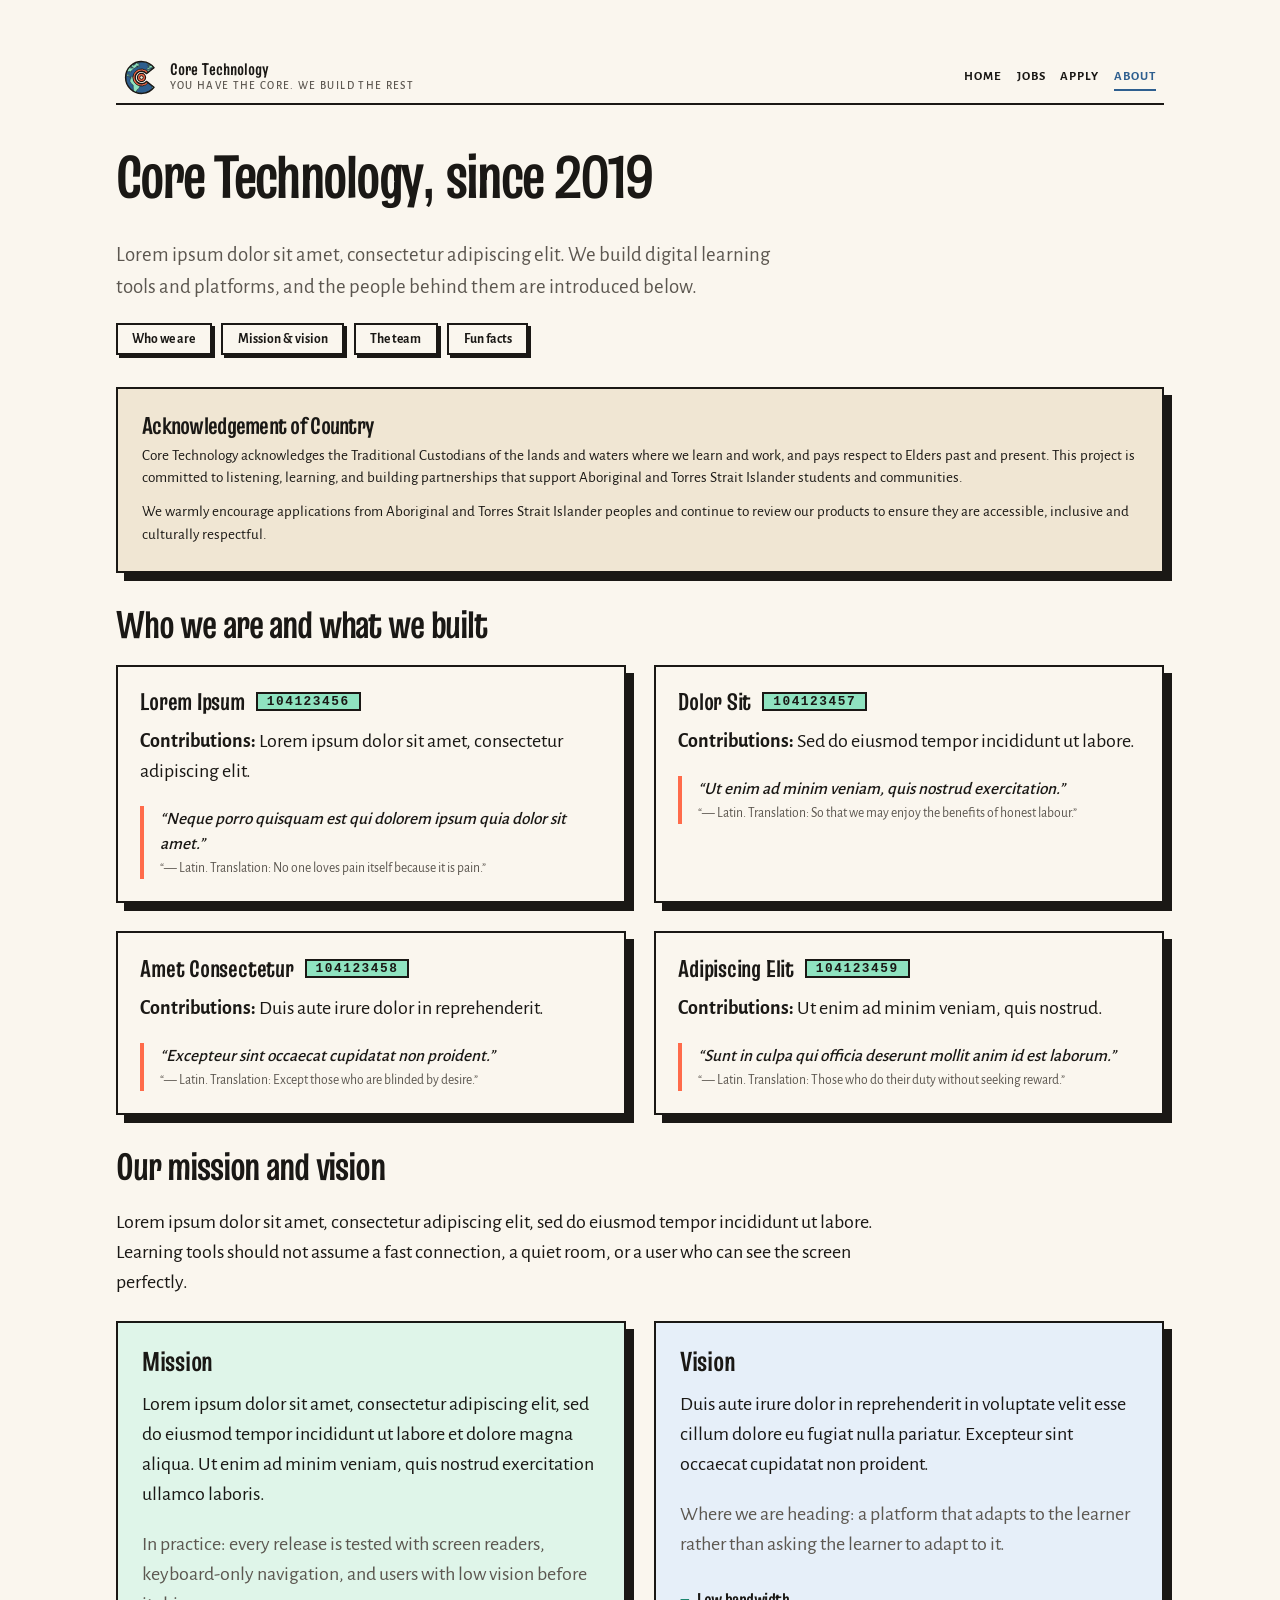
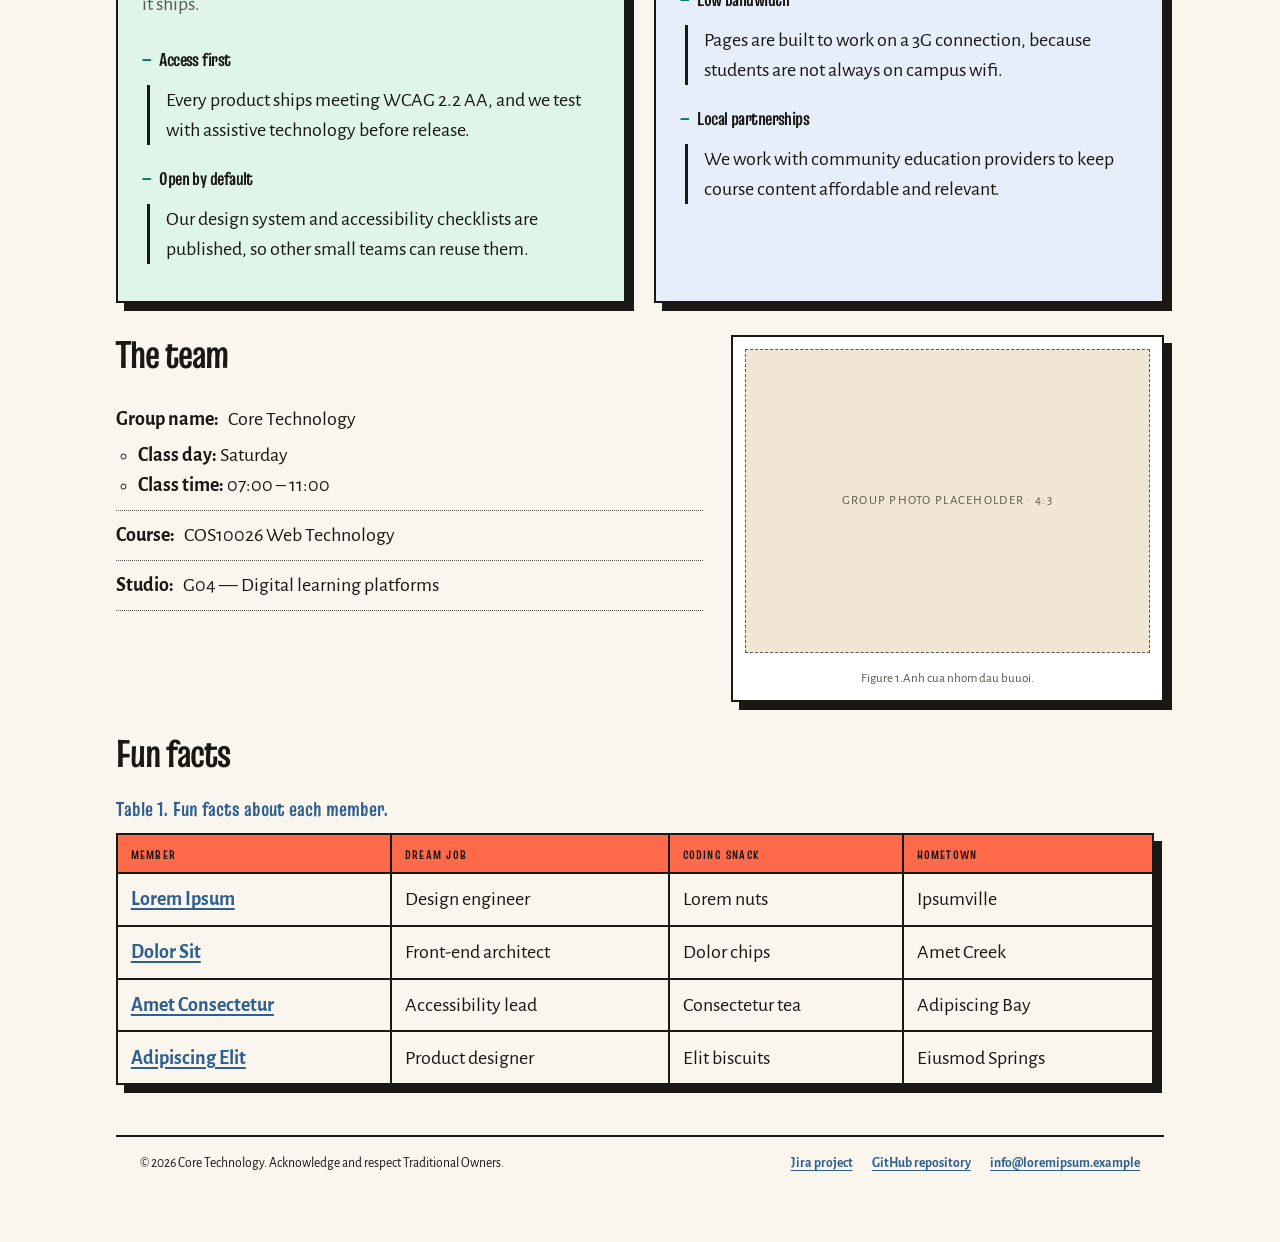
==== about.html @ bb60bc00 "update about" ====
<!DOCTYPE html>
<html lang="en">

<head>
  <meta charset="UTF-8">
  <meta name="viewport" content="width=device-width, initial-scale=1">
  <title>Core Technology: About</title>

  <link rel="stylesheet" href="stylesheets/fonts.css">
  <link rel="stylesheet" href="stylesheets/styles.css">

  <!-- Embedded CSS: rules that only apply to the About page.
       Colours come from the shared palette in styles.css (var(--...)),
       and a few use hex codes directly (as the brief asks). -->
  <style>
    /* ===== 1. PAGE BASICS ===== */

    /* The header is sticky, so leave room above a section when a link jumps to it */
    [id] { scroll-margin-top: 5rem; }

    /* Intro paragraph under the h1 */
    .about .lead {
      color: #5C5750;
      font-size: 1.3rem;
    }

    /* Two-column layouts (one column on phones, two from 48rem = 768px).
       styles.css only provides ".grid", so the columns are defined here. */
    @media (min-width: 48rem) {
      .about .grid--2     { grid-template-columns: 1fr 1fr; }
      .about .grid--split { grid-template-columns: 1.15fr 0.85fr; align-items: start; }
    }

    /* ===== 2. "ON THIS PAGE" LINKS ===== */

    .toc {
      display: flex;
      flex-wrap: wrap;
      gap: 0.6rem;
      margin-top: 1.2rem;
    }

    .toc a {
      padding: 0.25rem 0.9rem;
      border: 2px solid #1A1815;
      background: #FAF6EE;
      box-shadow: 3px 3px 0 #1A1815;
      color: #1A1815;
      font-size: 0.85rem;
      font-weight: 600;
      text-decoration: none;
      transition: background-color 0.15s ease, transform 0.12s ease;
    }

    .toc a:hover,
    .toc a:focus-visible {
      background: #8FE3C0;
    }

    /* ===== 3. MEMBER CARDS ===== */

    .members-grid { margin-top: 1rem; }

    .member {
      padding: clamp(1rem, 2.5vw, 1.4rem);
      border: 2px solid #1A1815;
      background: #FAF6EE;
      box-shadow: 8px 8px 0 #1A1815;
      transition: transform 0.15s ease, box-shadow 0.15s ease, background-color 0.15s ease;
    }

    /* Name and student ID sit on one line (wrap on small screens) */
    .member h3 {
      display: flex;
      flex-wrap: wrap;
      align-items: center;
      gap: 0.3rem 0.7rem;
      font-size: 1.5rem;
    }

    /* Styled student ID: seafoam badge, mono font, spaced digits */
    .student-id {
      padding: 0.05rem 0.55rem;
      border: 2px solid #1A1815;
      background: #8FE3C0;
      color: #1A1815;
      font-family: ui-monospace, "Courier New", monospace;
      font-size: 0.8rem;
      font-weight: 700;
      letter-spacing: 0.12em;
    }

    /* When someone clicks a name in the Fun facts table, the card they land on lights up */
    .member:target { background: #DFF5E9; }

    /* The global blockquote is a card with a shadow; inside a card, a simple coral bar is enough */
    .member blockquote {
      display: block;
      margin: 0.8rem 0 0;
      padding: 0 0 0 1rem;
      border: 0;
      border-left: 4px solid #FF6B4A;
      box-shadow: none;
      background: transparent;
    }

    .quote       { margin: 0; font-style: italic; font-weight: 500; }
    .quote-trans { margin: 0.2rem 0 0; color: #5C5750; font-size: 0.85rem; }

    /* ===== 4. MISSION + VISION ===== */

    .mv-intro { margin-bottom: 1.5rem; max-width: 70ch; }

    .mv-card {
      padding: clamp(1rem, 2.5vw, 1.5rem);
      border: 2px solid #1A1815;
      box-shadow: 8px 8px 0 #1A1815;
    }

    .mv-card--mission { background: #DFF5E9; }
    .mv-card--vision  { background: #E6EFF9; }

    .mv-card h3 { font-size: 1.7rem; }

    .note { color: #5C5750; }

    /* Click-to-open items: the <summary> line is the button */
    .mission-item summary {
      padding: 0.4rem 0;
      cursor: pointer;
      list-style: none;
    }
    .mission-item summary::-webkit-details-marker { display: none; }

    .mission-item summary h4 { display: inline; margin: 0; font-size: 1.15rem; }
    .mission-item summary::before             { content: "+"; margin-right: 0.45rem; color: #00785C; font-weight: 700; }
    .mission-item[open] summary::before       { content: "\2212"; }
    .mission-item summary:hover h4            { color: #00785C; }
    .mission-item summary:focus-visible       { outline: 3px solid #2E5F8F; outline-offset: 3px; }

    .mission-item p {
      margin: 0.2rem 0 0.8rem 0.3rem;
      padding-left: 1rem;
      border-left: 3px solid #1A1815;
    }

    /* ===== 5. TEAM INFO + BORDERED FIGURE ===== */

    .facts { margin: 0; }
    .facts > div { padding: 0.6rem 0; border-bottom: 1px dotted #5C5750; }
    .facts dt { display: inline; margin-right: 0.35rem; font-weight: 700; }
    .facts dd { display: inline; margin: 0; }
    .facts ul { margin: 0.4rem 0 0; padding-left: 1.4rem; list-style: circle; }

    /* Bordered figure: ink border + hard shadow, same style as the other pages */
    .about figure.photo {
      padding: 0.75rem;
      border: 2px solid #1A1815;
      background: #FFFFFF;
      box-shadow: 8px 8px 0 #1A1815;
      transition: transform 0.2s ease;
    }

    .about figure.photo .media {
      display: grid;
      place-items: center;
      background: #F0E6D3;
      border: 1px dashed #5C5750;
      color: #5C5750;
      font-size: 0.8rem;
      letter-spacing: 0.1em;
      text-align: center;
      text-transform: uppercase;
    }

    /* If a real <img> replaces the placeholder: the figure already has the border */
    .about figure.photo img { border: 0; box-shadow: none; }

    /* ===== 6. FUN FACTS TABLE ===== */

    /* Scrolls sideways on phones; the padding leaves room for the table's shadow */
    .table-wrap { overflow-x: auto; padding: 0 10px 10px 0; }
    .table-wrap:focus-visible { outline: 3px solid #2E5F8F; outline-offset: 3px; }

    .about caption {
      padding-bottom: 0.6rem;
      text-align: left;
      color: #2E5F8F;
      font-family: "Truculenta", Georgia, serif;
      font-weight: 700;
    }

    .about tbody th a { font-weight: 700; }

    /* Hover effect: the row under the mouse turns seafoam */
    .about tbody tr { transition: background-color 0.15s ease; }
    .about tbody tr:hover { background: #DFF5E9; }

    /* ===== 7. ACKNOWLEDGEMENT (card style comes from styles.css) ===== */

    .country-acknowledgement h2 { margin-bottom: 0.4rem; font-size: 1.5rem; }
    .country-acknowledgement p + p { margin-top: 0.7rem; }

    /* ===== 8. SIMPLE MOTION (switched off for people who prefer reduced motion) ===== */

    @keyframes about-rise {
      from { opacity: 0; transform: translateY(1.5rem); }
      to   { opacity: 1; transform: none; }
    }

    @media (prefers-reduced-motion: no-preference) {
      /* Effect 1: every block fades up when the page loads */
      .about > * { animation: about-rise 0.6s ease-out both; }

      /* Effect 2: a click-link chip lifts up on hover */
      .toc a:hover,
      .toc a:focus-visible { transform: translateY(-2px); }

      /* Effect 3: cards lift up and the shadow grows */
      .member:hover,
      .mv-card:hover {
        transform: translate(-3px, -3px);
        box-shadow: 11px 11px 0 #1A1815;
      }
      .mv-card { transition: transform 0.15s ease, box-shadow 0.15s ease; }

      /* Effect 4: the group photo tilts a little */
      .about figure.photo:hover { transform: rotate(-1deg); }
    }
  </style>
</head>

<body>

  <!--Header -->
  <header>
    <a class="brand" href="index.html">
      <span class="brand-mark" aria-hidden="true">
        <img src="images/brandmark.svg" alt="" width="32" height="32" />
      </span>
      <span>
        <span class="brand-name">Core Technology</span>
        <span class="brand-slogan">You have the core. We build the rest</span>
      </span>
    </a>

    <nav class="nav" aria-label="Main navigation">
      <a href="index.html">Home</a>
      <a href="jobs.html">Jobs</a>
      <a href="apply.html">Apply</a>
      <a href="about.html" aria-current="page">About</a>
    </nav>
  </header>

  <main id="main" class="stack about">

    <!-- 1. Intro + on-this-page links -->
    <section class="about-hero" aria-labelledby="about-title">
      <h1 id="about-title">Core Technology, since 2019</h1>
      <!-- Inline CSS example -->
      <p class="lead" style="max-width: 60ch;">
        Lorem ipsum dolor sit amet, consectetur adipiscing elit. We build digital learning tools and platforms, and the people behind them are introduced below.
      </p>
      <nav class="toc" aria-label="On this page">
        <a href="#members">Who we are</a>
        <a href="#mission">Mission &amp; vision</a>
        <a href="#team">The team</a>
        <a href="#fun-facts">Fun facts</a>
      </nav>
    </section>

    <!-- 2. Acknowledgement of Country -->
    <aside class="country-acknowledgement" aria-labelledby="ack-title">
      <h2 id="ack-title">Acknowledgement of Country</h2>
      <p>Core Technology acknowledges the Traditional Custodians of the lands and waters where we learn and work, and pays respect to Elders past and present. This project is committed to listening, learning, and building partnerships that support Aboriginal and Torres Strait Islander students and communities.</p>
      <p>We warmly encourage applications from Aboriginal and Torres Strait Islander peoples and continue to review our products to ensure they are accessible, inclusive and culturally respectful.</p>
    </aside>

    <!-- 3. Members -->
    <section id="members" aria-labelledby="members-title">
      <h2 id="members-title">Who we are and what we built</h2>
      <div class="grid grid--2 members-grid">

        <article class="member" id="member-1">
          <h3>Lorem Ipsum <span class="student-id">104123456</span></h3>
          <p><strong>Contributions:</strong> Lorem ipsum dolor sit amet, consectetur adipiscing elit.</p>
          <blockquote>
            <p class="quote" lang="la">Neque porro quisquam est qui dolorem ipsum quia dolor sit amet.</p>
            <p class="quote-trans">— Latin. Translation: No one loves pain itself because it is pain.</p>
          </blockquote>
        </article>

        <article class="member" id="member-2">
          <h3>Dolor Sit <span class="student-id">104123457</span></h3>
          <p><strong>Contributions:</strong> Sed do eiusmod tempor incididunt ut labore.</p>
          <blockquote>
            <p class="quote" lang="la">Ut enim ad minim veniam, quis nostrud exercitation.</p>
            <p class="quote-trans">— Latin. Translation: So that we may enjoy the benefits of honest labour.</p>
          </blockquote>
        </article>

        <article class="member" id="member-3">
          <h3>Amet Consectetur <span class="student-id">104123458</span></h3>
          <p><strong>Contributions:</strong> Duis aute irure dolor in reprehenderit.</p>
          <blockquote>
            <p class="quote" lang="la">Excepteur sint occaecat cupidatat non proident.</p>
            <p class="quote-trans">— Latin. Translation: Except those who are blinded by desire.</p>
          </blockquote>
        </article>

        <article class="member" id="member-4">
          <h3>Adipiscing Elit <span class="student-id">104123459</span></h3>
          <p><strong>Contributions:</strong> Ut enim ad minim veniam, quis nostrud.</p>
          <blockquote>
            <p class="quote" lang="la">Sunt in culpa qui officia deserunt mollit anim id est laborum.</p>
            <p class="quote-trans">— Latin. Translation: Those who do their duty without seeking reward.</p>
          </blockquote>
        </article>

      </div>
    </section>

    <!-- 4. Mission + Vision (merged with social mission) -->
    <section id="mission" aria-labelledby="mission-title">
      <h2 id="mission-title">Our mission and vision</h2>
      <p class="mv-intro">Lorem ipsum dolor sit amet, consectetur adipiscing elit, sed do eiusmod tempor incididunt ut labore. Learning tools should not assume a fast connection, a quiet room, or a user who can see the screen perfectly.</p>

      <div class="grid grid--2">

        <!-- Left: what we do today -->
        <article class="mv-card mv-card--mission">
          <h3>Mission</h3>
          <p>Lorem ipsum dolor sit amet, consectetur adipiscing elit, sed do eiusmod tempor incididunt ut labore et dolore magna aliqua. Ut enim ad minim veniam, quis nostrud exercitation ullamco laboris.</p>
          <p class="note">In practice: every release is tested with screen readers, keyboard-only navigation, and users with low vision before it ships.</p>

          <details class="mission-item" open>
            <summary><h4>Access first</h4></summary>
            <p>Every product ships meeting WCAG 2.2 AA, and we test with assistive technology before release.</p>
          </details>

          <details class="mission-item" open>
            <summary><h4>Open by default</h4></summary>
            <p>Our design system and accessibility checklists are published, so other small teams can reuse them.</p>
          </details>
        </article>

        <!-- Right: where we are heading -->
        <article class="mv-card mv-card--vision">
          <h3>Vision</h3>
          <p>Duis aute irure dolor in reprehenderit in voluptate velit esse cillum dolore eu fugiat nulla pariatur. Excepteur sint occaecat cupidatat non proident.</p>
          <p class="note">Where we are heading: a platform that adapts to the learner rather than asking the learner to adapt to it.</p>

          <details class="mission-item" open>
            <summary><h4>Low bandwidth</h4></summary>
            <p>Pages are built to work on a 3G connection, because students are not always on campus wifi.</p>
          </details>

          <details class="mission-item" open>
            <summary><h4>Local partnerships</h4></summary>
            <p>We work with community education providers to keep course content affordable and relevant.</p>
          </details>
        </article>

      </div>
    </section>

    <!-- 5. The team + bordered figure -->
    <div class="grid grid--split">
      <section id="team" aria-labelledby="team-title">
        <h2 id="team-title">The team</h2>
        <dl class="facts">
          <div>
            <dt>Group name:</dt>
            <dd>Core Technology
              <ul>
                <li><strong>Class day:</strong> Saturday</li>
                <li><strong>Class time:</strong> 07:00 – 11:00</li>
              </ul>
            </dd>
          </div>
          <div>
            <dt>Course:</dt>
            <dd>COS10026 Web Technology</dd>
          </div>
          <div>
            <dt>Studio:</dt>
            <dd>G04 — Digital learning platforms</dd>
          </div>
        </dl>
      </section>

      <figure class="photo">
        <!-- Placeholder. To use a real photo replace this div with:
             <img src="images/group-photo.jpg" alt="Describe the photo" width="800" height="600"> -->
        <div class="media" role="img" aria-label="Group photo placeholder" style="aspect-ratio: 4 / 3;">
          Group photo placeholder · 4:3
        </div>
        <figcaption>Figure 1.Anh cua nhom dau buuoi.</figcaption>
      </figure>
    </div>

    <!-- 6. Fun facts -->
    <section id="fun-facts" aria-labelledby="facts-title">
      <h2 id="facts-title">Fun facts</h2>
      <div class="table-wrap" role="region" aria-label="Fun facts table" tabindex="0">
        <table>
          <caption>Table 1. Fun facts about each member.</caption>
          <thead>
            <tr>
              <th scope="col">Member</th>
              <th scope="col">Dream job</th>
              <th scope="col">Coding snack</th>
              <th scope="col">Hometown</th>
            </tr>
          </thead>
          <tbody>
            <tr>
              <th scope="row"><a href="#member-1">Lorem Ipsum</a></th>
              <td>Design engineer</td>
              <td>Lorem nuts</td>
              <td>Ipsumville</td>
            </tr>
            <tr>
              <th scope="row"><a href="#member-2">Dolor Sit</a></th>
              <td>Front-end architect</td>
              <td>Dolor chips</td>
              <td>Amet Creek</td>
            </tr>
            <tr>
              <th scope="row"><a href="#member-3">Amet Consectetur</a></th>
              <td>Accessibility lead</td>
              <td>Consectetur tea</td>
              <td>Adipiscing Bay</td>
            </tr>
            <tr>
              <th scope="row"><a href="#member-4">Adipiscing Elit</a></th>
              <td>Product designer</td>
              <td>Elit biscuits</td>
              <td>Eiusmod Springs</td>
            </tr>
          </tbody>
        </table>
      </div>
    </section>

  </main>

  <!-- Footer -->
  <footer aria-label="Site">
    <p class="footer-note">© 2026 Core Technology. Acknowledge and respect Traditional Owners.</p>
    <ul class="footer-links">
      <li><a href="#">Jira project</a></li>
      <li><a href="#">GitHub repository</a></li>
      <li><a href="mailto:info@loremipsum.example">info@loremipsum.example</a></li>
    </ul>
  </footer>

</body>

</html>
---- stylesheets/fonts.css ----
@font-face {
    font-family: "Truculenta";
    src: url("../fonts/truculenta-latin.woff2") format("woff2");
}

@font-face {
    font-family: "Alegreya Sans";
    font-weight: 400;
    src: url("../fonts/alegreyasans-400.woff2") format("woff2");
}

@font-face {
    font-family: "Alegreya Sans";
    font-weight: 500;
    src: url("../fonts/alegreyasans-500.woff2") format("woff2");
}

@font-face {
    font-family: "Alegreya Sans";
    font-weight: 700;
    src: url("../fonts/alegreyasans-700.woff2") format("woff2");
}

@font-face {
    font-family: "Alegreya Sans";
    font-weight: 800;
    src: url("../fonts/alegreyasans-800.woff2") format("woff2");
}

@font-face {
    font-family: "Alegreya Sans";
    font-weight: 900;
    src: url("../fonts/alegreyasans-900.woff2") format("woff2");
}
---- stylesheets/styles.css ----
/* Global styles for all pages */

/* Color */
:root {
    /* cream bg */
    --bg: #FAF6EE;
    /* black text */
    --ink: #1A1815;
    /* secondary text*/
    --muted: #5C5750;
    /* cute pastel blue for main button fills */
    --blue: #BFD8F0;
    /* softer blue for hover effects */
    --blue-soft: #E6EFF9;
    /* pink sand for alternating section fills */
    --pink-sand: #F7EEED;
    /* warm sand for alternating section fills */
    --sand: #F0E6D3;
    /* deeper blue for highlighting */
    --blue-deep: #2E5F8F;

    /* fender-esque seafoam green */
    --seafoam: #8FE3C0;
    /* cute seafoam's drop shadow color */
    --seafoam-deep: #00785C;
    /* pastel seafoam for panel fills */
    --seafoam-soft: #DFF5E9;
    /* hot coral accent*/
    --coral: #FF6B4A;

    /* hard offset shadow for static blocks. only for objects, not buttons */
    --shadow-block: 8px 8px 0 var(--ink);

    /* Padding between body and viewport */
    --body-pad-y: clamp(0.6rem, 3.5vw, 1.5rem);
    /* Gap between the main site and the header + footer */
    --site-gap: clamp(1.5rem, 4vw, 2.5rem);
}

/* Base / reset */
* {
    box-sizing: border-box;
}

/* Accessibility motion sickness */
html {
    scroll-behavior: smooth;
}

@media (prefers-reduced-motion: reduce) {
    html {
        scroll-behavior: auto;
    }
}

body {
    margin: 0;
    color: var(--ink);
    font-family: "Alegreya Sans", system-ui, sans-serif;
    font-size: 1.25rem;
    line-height: 1.5;
    -webkit-font-smoothing: antialiased;
    max-width: 72rem;
    margin-inline: auto;
    padding: calc(var(--body-pad-y) + clamp(0.8rem, 3vw, 1.75rem));
    display: flex;
    flex-direction: column;
    gap: var(--site-gap);
    background-color: var(--bg);
}


img {
    max-width: 100%;
    height: auto;
    display: block;
}

a {
    color: var(--blue-deep);
    text-underline-offset: 3px;
}

a:hover {
    color: var(--ink);
}

/* Visible keyboard focus everywhere (accessibility) */
:where(a, button, input, select, textarea):focus-visible {
    outline: 3px solid var(--blue-deep);
    outline-offset: 3px;
}

/* Typography */
h1,
h2,
h3,
h4 {
    font-family: "Truculenta", Georgia, serif;
    font-weight: 700;
    /* Heading = bold font */
    line-height: 1.05;
    letter-spacing: -0.03em;
    margin: 0 0 0.5em;
    color: var(--ink);
}

/* Headings needs to be bigger and the letter needs to be closer */
h1 {
    font-size: clamp(2.1rem, 9vw, 3.8rem);
}

h2 {
    font-size: clamp(1.6rem, 5.5vw, 2.4rem);
}

h3 {
    font-size: 1.15rem;
    letter-spacing: -0.01em;
}

p {
    /* 2 spaced */
    margin: 0 0 1em;
    -webkit-hyphens: auto;
    hyphens: auto;
    overflow-wrap: break-word;
}

/* Wide content (tables) gets its own scroll box, so long unbreakable strings
must wrap here rather than widen the page */
:where(th, td, li, dd, blockquote) {
    overflow-wrap: break-word;
}

p:last-child {
    /* Except for last line of text*/
    margin-bottom: 0;
}

/* Sticky Navigation and Headers */
header {
    display: flex;
    flex-wrap: wrap;
    align-items: center;
    justify-content: space-between;
    gap: 0.85rem 1rem;
    padding: 0.5rem 0.5rem;
    position: sticky;
    top: 0;
    z-index: 10;
    background: var(--bg);
    border-bottom: 2px solid var(--ink);
}

.brand {
    display: flex;
    align-items: center;
    gap: 0.65rem;
    color: var(--ink);
    text-decoration: none;
}

/* Brand logo mark */
.brand-mark {
    width: 2.2rem;
    height: 2.2rem;
    flex: 0 0 auto;
    display: inline-flex;
    align-items: center;
    justify-content: center;
}

.brand-mark svg,
.brand-mark img {
    width: 100%;
    height: 100%;
    display: block;
    object-fit: contain;
}

.brand-name {
    display: block;
    font-family: "Truculenta", Georgia, serif;
    font-weight: 700;
    font-size: 1.05rem;
    line-height: 1.1;
}

.brand-slogan {
    display: block;
    font-size: 0.7rem;
    font-weight: 500;
    letter-spacing: 0.12em;
    text-transform: uppercase;
    color: var(--muted);
}

/* Nav links are plain text; the current page is underlined in blue */
.nav {
    display: flex;
    flex-wrap: wrap;
    gap: 0.3rem 0.9rem;
}

.nav a {
    display: block;
    padding: 0.15rem 0;
    border-bottom: 2px solid transparent;
    color: var(--ink);
    font-size: 0.8rem;
    font-weight: 600;
    letter-spacing: 0.08em;
    text-transform: uppercase;
    text-decoration: none;
}

.nav a:hover,
.nav a[aria-current="page"] {
    border-bottom-color: var(--blue-deep);
    color: var(--blue-deep);
}

/* Two-column grids (single column on phones) */
.grid {
    display: grid;
    gap: clamp(1rem, 3vw, 1.75rem);
}

.grid>* {
    min-width: 0;
}

/* Photo figure */
figure.photo {
    margin: 0;
    min-width: 0;
}

/* Photo sits in the page as a block: ink border + hard shadow */
figure.photo img {
    width: 100%;
    object-fit: cover;
    border: 2px solid var(--ink);
    box-shadow: var(--shadow-block);
}

figure.photo figcaption {
    /* clear the 6px photo shadow */
    padding-top: 1rem;
    font-size: 0.82rem;
    color: var(--muted);
    text-align: center;
}

/* Acknowledgement of Country */
.country-acknowledgement {
    border: 2px solid var(--ink);
    background: var(--sand);
    padding: clamp(1rem, 2vw, 1.5rem);
    box-shadow: var(--shadow-block);
    font-size: 0.95rem;
    line-height: 1.5;
}

.country-acknowledgement p {
    margin: 0;
}

/* Footer + page bottom */
footer {
    padding: 1rem clamp(1rem, 3vw, 1.5rem);
    border-top: 2px solid var(--ink);
    display: flex;
    flex-wrap: wrap;
    align-items: center;
    justify-content: space-between;
    gap: 0.75rem 1.5rem;
    font-size: 0.85rem;
}

.footer-links {
    display: flex;
    flex-wrap: wrap;
    gap: 0.5rem 1.2rem;
    margin: 0;
    padding: 0;
    list-style: none;
}

.footer-links a {
    font-weight: 600;
}

.footer-note {
    margin: 0;
}

/* Vertical rhythm helper: direct children get even spacing */
.stack>*+* {
    margin-top: 2rem;
}

/* Table */
table {
    border-collapse: collapse;
    width: 100%;
    background: var(--bg);
    box-shadow: var(--shadow-block);
}

th,
td {
    padding: 0.65rem 0.8rem;
    border: 2px solid var(--ink);
    text-align: left;
    vertical-align: top;
}

/* Header row: flat coral strip */
thead th {
    padding-bottom: 0.5rem;
    background: var(--coral);
    font-family: "Truculenta", Georgia, serif;
    font-size: 0.76rem;
    letter-spacing: 0.1em;
    text-transform: uppercase;
}

tbody th {
    color: var(--blue-deep);
    font-weight: 600;
}

/* Buttons */
button,
.button {
    display: inline-block;
    padding: 0.7rem 1.3rem;
    border: 2px solid var(--ink);
    background: var(--blue);
    color: var(--ink);
    font: inherit;
    font-weight: 600;
    font-size: 0.95rem;
    text-decoration: none;
    box-shadow: 4px 4px 0 var(--coral);
    transition: transform 0.12s ease, box-shadow 0.12s ease;
    cursor: pointer;
}

button:hover,
.button:hover {
    transform: translate(-1px, -1px);
    box-shadow: 6px 6px 0 var(--coral);
    background: var(--blue-soft);
}

button:active,
.button:active {
    transform: translate(4px, 4px);
    box-shadow: none;
}

input {
    /* No rounded border for input columns */
    border-radius: 0;
}

/* Colored cards and shadows for blockquotes */
blockquote {
    padding: clamp(0.9rem, 2vw, 1.25rem);
    font-size: 1.08rem;
    line-height: 1.45;
    background: var(--bg);
    border: 2px solid var(--ink);
    box-shadow: var(--shadow-block);
    display: table;
    margin-block: clamp(0.6rem, 1.8svh, 1.4rem);
}

blockquote footer {
    margin-top: 0.6rem;
    font-size: 0.85rem;
    font-weight: 600;
    letter-spacing: 0.06em;
    text-transform: uppercase;
    color: var(--blue-deep);
    text-align: right;
    /* Revert display flex so that footer within blockquote behave properly */
    display: block;
}

blockquote p::before {
    content: "\201C";
}

/* Card gap lives in index.css: its margin rule loads later and wins. */
blockquote p::after {
    content: "\201D";
}
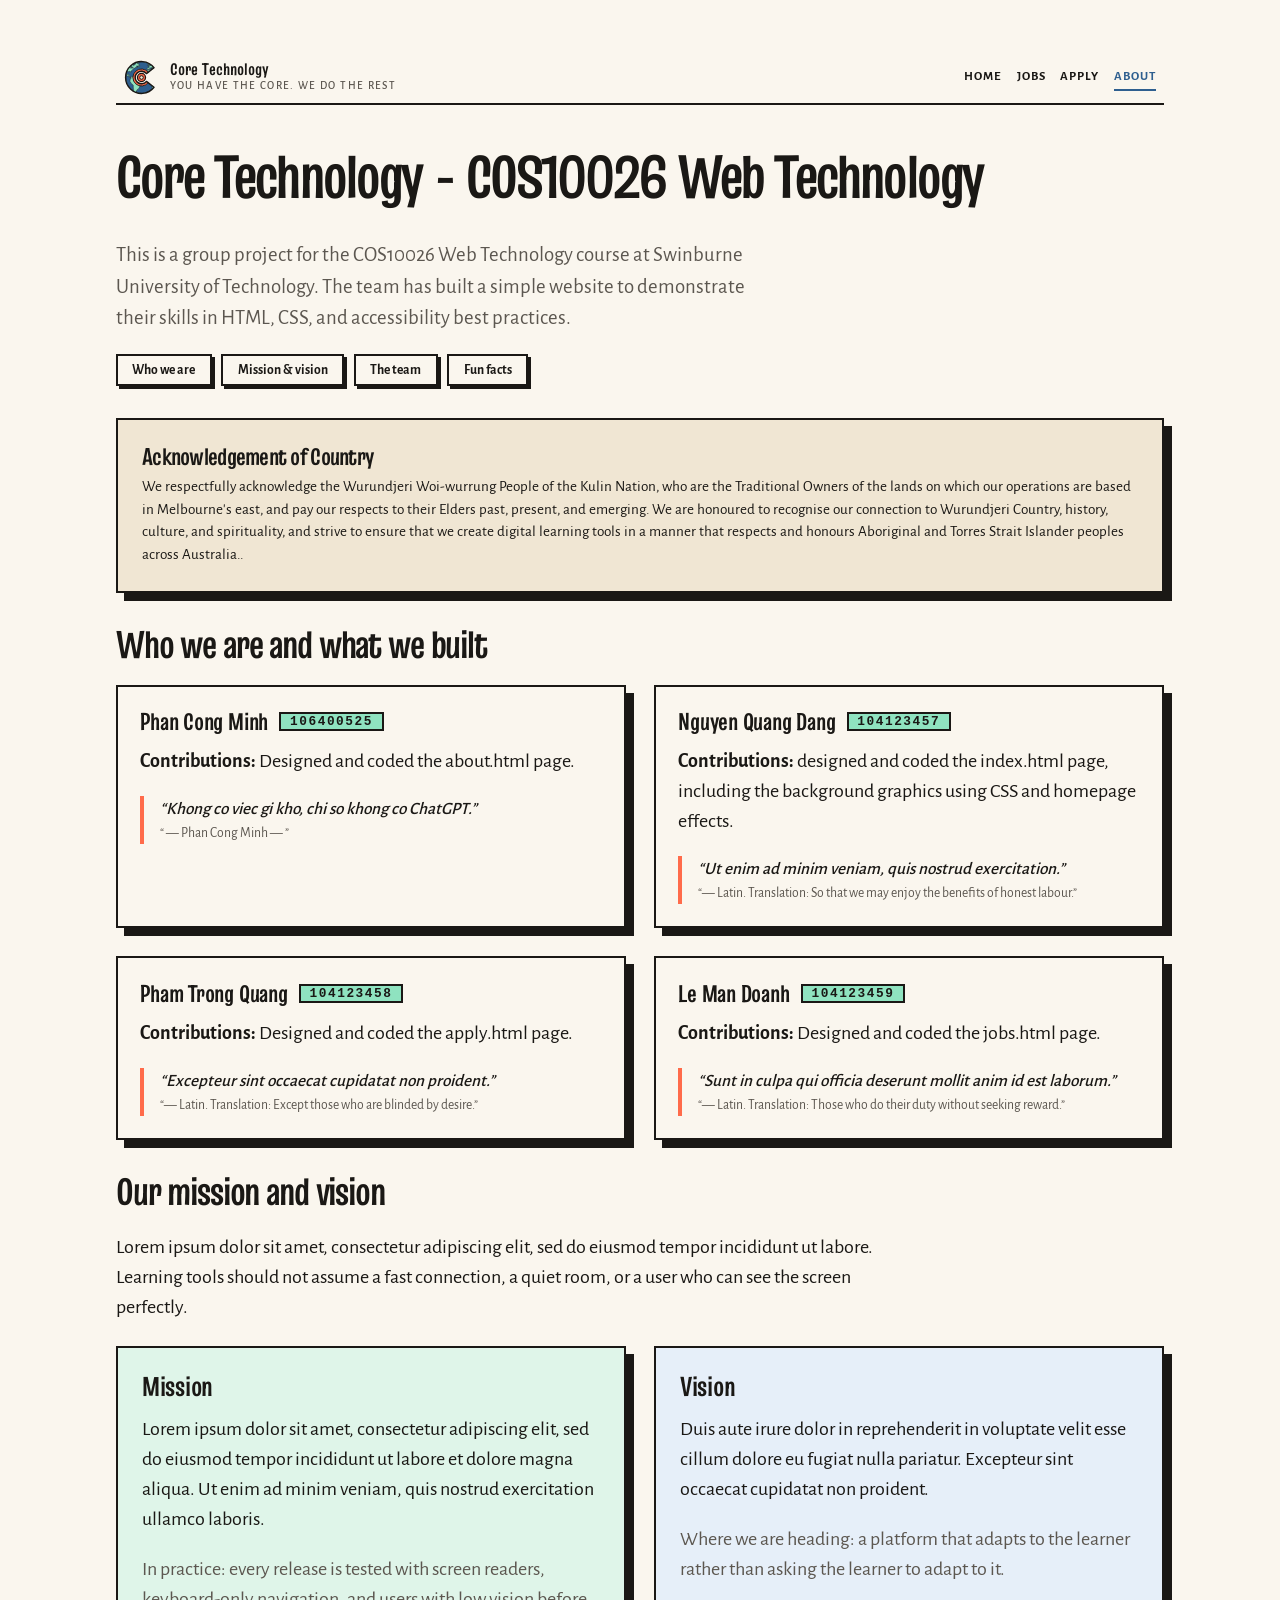
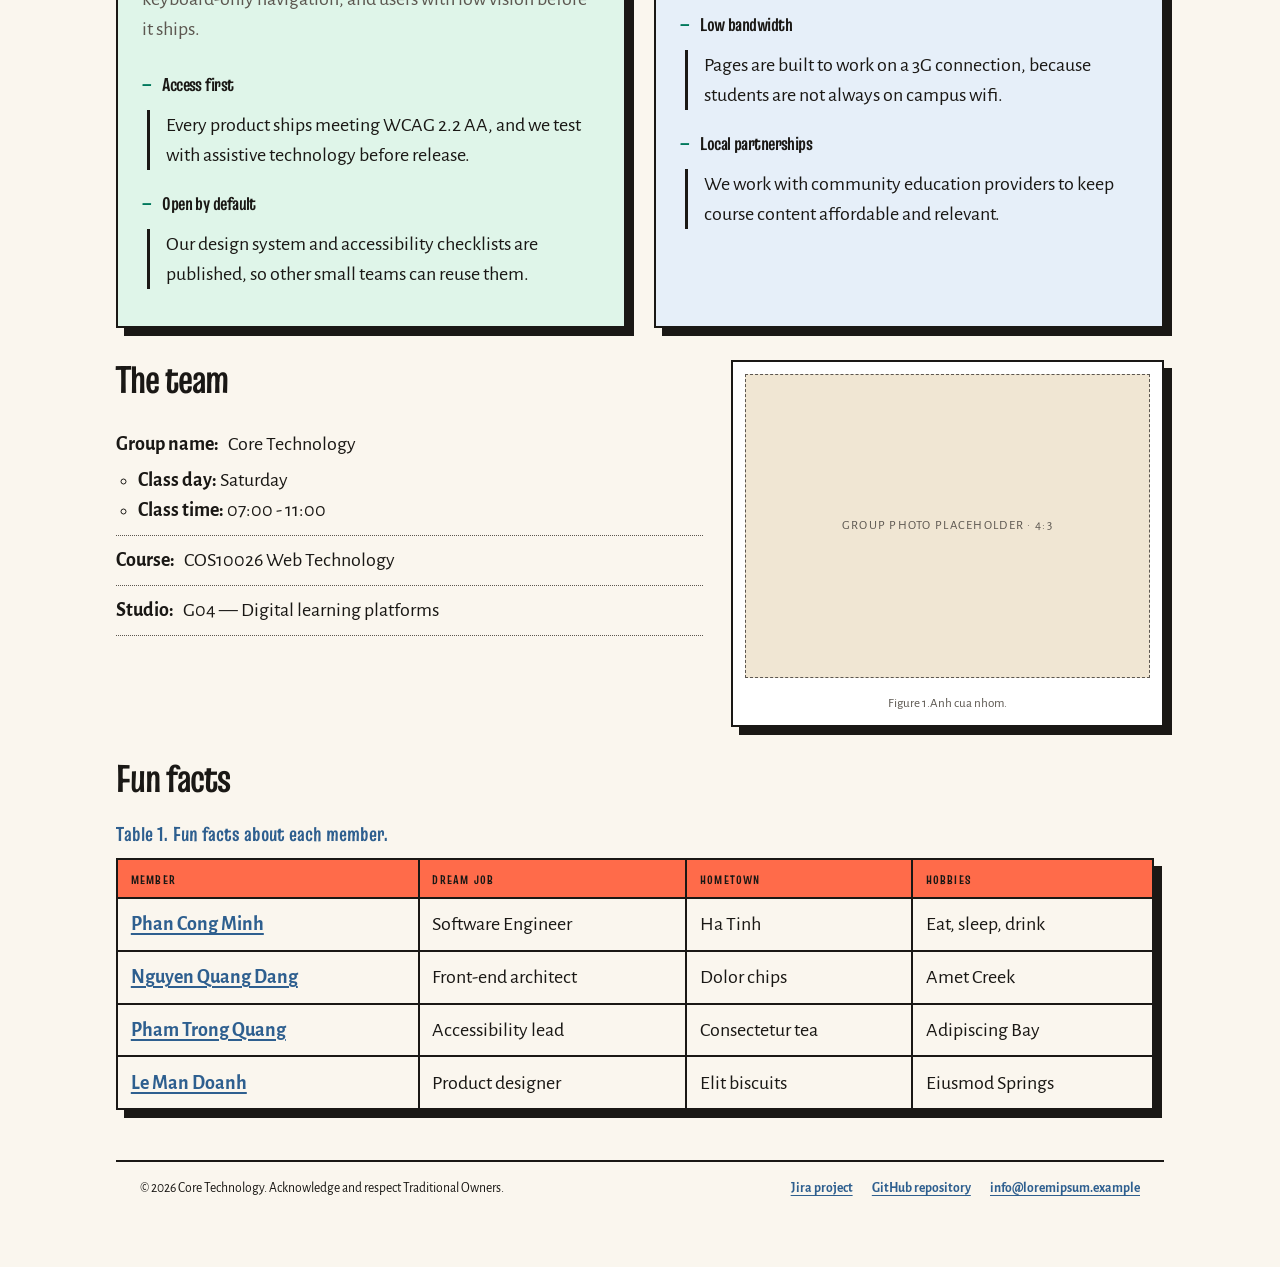
==== commit 795823fc: "update noi dung About page" ====
--- a/about.html
+++ b/about.html
@@ -15,8 +15,10 @@
   <style>
     /* ===== 1. PAGE BASICS ===== */
 
-    /* The header is sticky, so leave room above a section when a link jumps to it */
-    [id] { scroll-margin-top: 5rem; }
+    /* Khoang trang cua header */
+    [id] {
+      scroll-margin-top: 5rem;
+    }
 
     /* Intro paragraph under the h1 */
     .about .lead {
@@ -24,11 +26,16 @@
       font-size: 1.3rem;
     }
 
-    /* Two-column layouts (one column on phones, two from 48rem = 768px).
-       styles.css only provides ".grid", so the columns are defined here. */
+    /* 2 cot */
     @media (min-width: 48rem) {
-      .about .grid--2     { grid-template-columns: 1fr 1fr; }
-      .about .grid--split { grid-template-columns: 1.15fr 0.85fr; align-items: start; }
+      .about .grid--2 {
+        grid-template-columns: 1fr 1fr;
+      }
+
+      .about .grid--split {
+        grid-template-columns: 1.15fr 0.85fr;
+        align-items: start;
+      }
     }
 
     /* ===== 2. "ON THIS PAGE" LINKS ===== */
@@ -59,7 +66,9 @@
 
     /* ===== 3. MEMBER CARDS ===== */
 
-    .members-grid { margin-top: 1rem; }
+    .members-grid {
+      margin-top: 1rem;
+    }
 
     .member {
       padding: clamp(1rem, 2.5vw, 1.4rem);
@@ -69,7 +78,7 @@
       transition: transform 0.15s ease, box-shadow 0.15s ease, background-color 0.15s ease;
     }
 
-    /* Name and student ID sit on one line (wrap on small screens) */
+    /* Ten + ma sinh vien cung 1 hang */
     .member h3 {
       display: flex;
       flex-wrap: wrap;
@@ -90,10 +99,12 @@
       letter-spacing: 0.12em;
     }
 
-    /* When someone clicks a name in the Fun facts table, the card they land on lights up */
-    .member:target { background: #DFF5E9; }
-
-    /* The global blockquote is a card with a shadow; inside a card, a simple coral bar is enough */
+    /* Hieu ung cua card khi duoc chon */
+    .member:target {
+      background: #DFF5E9;
+    }
+
+    /* Hieu ung cua blockquote ben trong card */
     .member blockquote {
       display: block;
       margin: 0.8rem 0 0;
@@ -104,12 +115,24 @@
       background: transparent;
     }
 
-    .quote       { margin: 0; font-style: italic; font-weight: 500; }
-    .quote-trans { margin: 0.2rem 0 0; color: #5C5750; font-size: 0.85rem; }
+    .quote {
+      margin: 0;
+      font-style: italic;
+      font-weight: 500;
+    }
+
+    .quote-trans {
+      margin: 0.2rem 0 0;
+      color: #5C5750;
+      font-size: 0.85rem;
+    }
 
     /* ===== 4. MISSION + VISION ===== */
 
-    .mv-intro { margin-bottom: 1.5rem; max-width: 70ch; }
+    .mv-intro {
+      margin-bottom: 1.5rem;
+      max-width: 70ch;
+    }
 
     .mv-card {
       padding: clamp(1rem, 2.5vw, 1.5rem);
@@ -117,26 +140,58 @@
       box-shadow: 8px 8px 0 #1A1815;
     }
 
-    .mv-card--mission { background: #DFF5E9; }
-    .mv-card--vision  { background: #E6EFF9; }
-
-    .mv-card h3 { font-size: 1.7rem; }
-
-    .note { color: #5C5750; }
-
-    /* Click-to-open items: the <summary> line is the button */
+    .mv-card--mission {
+      background: #DFF5E9;
+    }
+
+    .mv-card--vision {
+      background: #E6EFF9;
+    }
+
+    .mv-card h3 {
+      font-size: 1.7rem;
+    }
+
+    .note {
+      color: #5C5750;
+    }
+
+    /* bam de mo rong */
     .mission-item summary {
       padding: 0.4rem 0;
       cursor: pointer;
       list-style: none;
     }
-    .mission-item summary::-webkit-details-marker { display: none; }
-
-    .mission-item summary h4 { display: inline; margin: 0; font-size: 1.15rem; }
-    .mission-item summary::before             { content: "+"; margin-right: 0.45rem; color: #00785C; font-weight: 700; }
-    .mission-item[open] summary::before       { content: "\2212"; }
-    .mission-item summary:hover h4            { color: #00785C; }
-    .mission-item summary:focus-visible       { outline: 3px solid #2E5F8F; outline-offset: 3px; }
+
+    .mission-item summary::-webkit-details-marker {
+      display: none;
+    }
+
+    .mission-item summary h4 {
+      display: inline;
+      margin: 0;
+      font-size: 1.15rem;
+    }
+
+    .mission-item summary::before {
+      content: "+";
+      margin-right: 0.45rem;
+      color: #00785C;
+      font-weight: 700;
+    }
+
+    .mission-item[open] summary::before {
+      content: "\2212";
+    }
+
+    .mission-item summary:hover h4 {
+      color: #00785C;
+    }
+
+    .mission-item summary:focus-visible {
+      outline: 3px solid #2E5F8F;
+      outline-offset: 3px;
+    }
 
     .mission-item p {
       margin: 0.2rem 0 0.8rem 0.3rem;
@@ -146,13 +201,33 @@
 
     /* ===== 5. TEAM INFO + BORDERED FIGURE ===== */
 
-    .facts { margin: 0; }
-    .facts > div { padding: 0.6rem 0; border-bottom: 1px dotted #5C5750; }
-    .facts dt { display: inline; margin-right: 0.35rem; font-weight: 700; }
-    .facts dd { display: inline; margin: 0; }
-    .facts ul { margin: 0.4rem 0 0; padding-left: 1.4rem; list-style: circle; }
-
-    /* Bordered figure: ink border + hard shadow, same style as the other pages */
+    .facts {
+      margin: 0;
+    }
+
+    .facts>div {
+      padding: 0.6rem 0;
+      border-bottom: 1px dotted #5C5750;
+    }
+
+    .facts dt {
+      display: inline;
+      margin-right: 0.35rem;
+      font-weight: 700;
+    }
+
+    .facts dd {
+      display: inline;
+      margin: 0;
+    }
+
+    .facts ul {
+      margin: 0.4rem 0 0;
+      padding-left: 1.4rem;
+      list-style: circle;
+    }
+
+    /* Duong vien */
     .about figure.photo {
       padding: 0.75rem;
       border: 2px solid #1A1815;
@@ -173,14 +248,24 @@
       text-transform: uppercase;
     }
 
-    /* If a real <img> replaces the placeholder: the figure already has the border */
-    .about figure.photo img { border: 0; box-shadow: none; }
+    /* Thay anh vao van co vien */
+    .about figure.photo img {
+      border: 0;
+      box-shadow: none;
+    }
 
     /* ===== 6. FUN FACTS TABLE ===== */
 
-    /* Scrolls sideways on phones; the padding leaves room for the table's shadow */
-    .table-wrap { overflow-x: auto; padding: 0 10px 10px 0; }
-    .table-wrap:focus-visible { outline: 3px solid #2E5F8F; outline-offset: 3px; }
+    /* Cuon tren dien thoai */
+    .table-wrap {
+      overflow-x: auto;
+      padding: 0 10px 10px 0;
+    }
+
+    .table-wrap:focus-visible {
+      outline: 3px solid #2E5F8F;
+      outline-offset: 3px;
+    }
 
     .about caption {
       padding-bottom: 0.6rem;
@@ -190,42 +275,72 @@
       font-weight: 700;
     }
 
-    .about tbody th a { font-weight: 700; }
-
-    /* Hover effect: the row under the mouse turns seafoam */
-    .about tbody tr { transition: background-color 0.15s ease; }
-    .about tbody tr:hover { background: #DFF5E9; }
+    .about tbody th a {
+      font-weight: 700;
+    }
+
+    /* Hieu ung khi di chuyen chuot */
+    .about tbody tr {
+      transition: background-color 0.15s ease;
+    }
+
+    .about tbody tr:hover {
+      background: #DFF5E9;
+    }
 
     /* ===== 7. ACKNOWLEDGEMENT (card style comes from styles.css) ===== */
 
-    .country-acknowledgement h2 { margin-bottom: 0.4rem; font-size: 1.5rem; }
-    .country-acknowledgement p + p { margin-top: 0.7rem; }
+    .country-acknowledgement h2 {
+      margin-bottom: 0.4rem;
+      font-size: 1.5rem;
+    }
+
+    .country-acknowledgement p+p {
+      margin-top: 0.7rem;
+    }
 
     /* ===== 8. SIMPLE MOTION (switched off for people who prefer reduced motion) ===== */
 
     @keyframes about-rise {
-      from { opacity: 0; transform: translateY(1.5rem); }
-      to   { opacity: 1; transform: none; }
+      from {
+        opacity: 0;
+        transform: translateY(1.5rem);
+      }
+
+      to {
+        opacity: 1;
+        transform: none;
+      }
     }
 
     @media (prefers-reduced-motion: no-preference) {
-      /* Effect 1: every block fades up when the page loads */
-      .about > * { animation: about-rise 0.6s ease-out both; }
-
-      /* Effect 2: a click-link chip lifts up on hover */
+
+      /* Hieu ung 1 */
+      .about>* {
+        animation: about-rise 0.6s ease-out both;
+      }
+
+      /* Hieu ung 2 */
       .toc a:hover,
-      .toc a:focus-visible { transform: translateY(-2px); }
-
-      /* Effect 3: cards lift up and the shadow grows */
+      .toc a:focus-visible {
+        transform: translateY(-2px);
+      }
+
+      /* Hieu ung 3 */
       .member:hover,
       .mv-card:hover {
         transform: translate(-3px, -3px);
         box-shadow: 11px 11px 0 #1A1815;
       }
-      .mv-card { transition: transform 0.15s ease, box-shadow 0.15s ease; }
-
-      /* Effect 4: the group photo tilts a little */
-      .about figure.photo:hover { transform: rotate(-1deg); }
+
+      .mv-card {
+        transition: transform 0.15s ease, box-shadow 0.15s ease;
+      }
+
+      /* Hieu ung 4 */
+      .about figure.photo:hover {
+        transform: rotate(-1deg);
+      }
     }
   </style>
 </head>
@@ -240,7 +355,7 @@
       </span>
       <span>
         <span class="brand-name">Core Technology</span>
-        <span class="brand-slogan">You have the core. We build the rest</span>
+        <span class="brand-slogan">You have the core. We do the rest</span>
       </span>
     </a>
 
@@ -256,10 +371,11 @@
 
     <!-- 1. Intro + on-this-page links -->
     <section class="about-hero" aria-labelledby="about-title">
-      <h1 id="about-title">Core Technology, since 2019</h1>
+      <h1 id="about-title">Core Technology - COS10026 Web Technology</h1>
       <!-- Inline CSS example -->
       <p class="lead" style="max-width: 60ch;">
-        Lorem ipsum dolor sit amet, consectetur adipiscing elit. We build digital learning tools and platforms, and the people behind them are introduced below.
+        This is a group project for the COS10026 Web Technology course at Swinburne University of Technology. The team
+        has built a simple website to demonstrate their skills in HTML, CSS, and accessibility best practices.
       </p>
       <nav class="toc" aria-label="On this page">
         <a href="#members">Who we are</a>
@@ -272,8 +388,11 @@
     <!-- 2. Acknowledgement of Country -->
     <aside class="country-acknowledgement" aria-labelledby="ack-title">
       <h2 id="ack-title">Acknowledgement of Country</h2>
-      <p>Core Technology acknowledges the Traditional Custodians of the lands and waters where we learn and work, and pays respect to Elders past and present. This project is committed to listening, learning, and building partnerships that support Aboriginal and Torres Strait Islander students and communities.</p>
-      <p>We warmly encourage applications from Aboriginal and Torres Strait Islander peoples and continue to review our products to ensure they are accessible, inclusive and culturally respectful.</p>
+      <p>We respectfully acknowledge the Wurundjeri Woi-wurrung People of the Kulin Nation, who are the Traditional
+        Owners of the lands on which our operations are based in Melbourne's east, and pay our respects to their Elders
+        past, present, and emerging. We are honoured to recognise our connection to Wurundjeri Country, history,
+        culture, and spirituality, and strive to ensure that we create digital learning tools in a manner that respects
+        and honours Aboriginal and Torres Strait Islander peoples across Australia..</p>
     </aside>
 
     <!-- 3. Members -->
@@ -282,17 +401,19 @@
       <div class="grid grid--2 members-grid">
 
         <article class="member" id="member-1">
-          <h3>Lorem Ipsum <span class="student-id">104123456</span></h3>
-          <p><strong>Contributions:</strong> Lorem ipsum dolor sit amet, consectetur adipiscing elit.</p>
+          <h3>Phan Cong Minh <span class="student-id">106400525</span></h3>
+          <p><strong>Contributions:</strong> Designed and coded the about.html page.</p>
           <blockquote>
-            <p class="quote" lang="la">Neque porro quisquam est qui dolorem ipsum quia dolor sit amet.</p>
-            <p class="quote-trans">— Latin. Translation: No one loves pain itself because it is pain.</p>
+            <p class="quote" lang="la">Khong co viec gi kho, chi so khong co ChatGPT.</p>
+            <p class="quote-trans"> — Phan Cong Minh — </p>
           </blockquote>
         </article>
 
         <article class="member" id="member-2">
-          <h3>Dolor Sit <span class="student-id">104123457</span></h3>
-          <p><strong>Contributions:</strong> Sed do eiusmod tempor incididunt ut labore.</p>
+          <h3>Nguyen Quang Dang <span class="student-id">104123457</span></h3>
+          <p><strong>Contributions:</strong> designed and coded the index.html page, including the background graphics
+            using
+            CSS and homepage effects.</p>
           <blockquote>
             <p class="quote" lang="la">Ut enim ad minim veniam, quis nostrud exercitation.</p>
             <p class="quote-trans">— Latin. Translation: So that we may enjoy the benefits of honest labour.</p>
@@ -300,8 +421,8 @@
         </article>
 
         <article class="member" id="member-3">
-          <h3>Amet Consectetur <span class="student-id">104123458</span></h3>
-          <p><strong>Contributions:</strong> Duis aute irure dolor in reprehenderit.</p>
+          <h3>Pham Trong Quang <span class="student-id">104123458</span></h3>
+          <p><strong>Contributions:</strong> Designed and coded the apply.html page.</p>
           <blockquote>
             <p class="quote" lang="la">Excepteur sint occaecat cupidatat non proident.</p>
             <p class="quote-trans">— Latin. Translation: Except those who are blinded by desire.</p>
@@ -309,8 +430,8 @@
         </article>
 
         <article class="member" id="member-4">
-          <h3>Adipiscing Elit <span class="student-id">104123459</span></h3>
-          <p><strong>Contributions:</strong> Ut enim ad minim veniam, quis nostrud.</p>
+          <h3>Le Man Doanh <span class="student-id">104123459</span></h3>
+          <p><strong>Contributions:</strong> Designed and coded the jobs.html page.</p>
           <blockquote>
             <p class="quote" lang="la">Sunt in culpa qui officia deserunt mollit anim id est laborum.</p>
             <p class="quote-trans">— Latin. Translation: Those who do their duty without seeking reward.</p>
@@ -320,26 +441,34 @@
       </div>
     </section>
 
-    <!-- 4. Mission + Vision (merged with social mission) -->
+    <!-- 4. Mission + Vision  -->
     <section id="mission" aria-labelledby="mission-title">
       <h2 id="mission-title">Our mission and vision</h2>
-      <p class="mv-intro">Lorem ipsum dolor sit amet, consectetur adipiscing elit, sed do eiusmod tempor incididunt ut labore. Learning tools should not assume a fast connection, a quiet room, or a user who can see the screen perfectly.</p>
+      <p class="mv-intro">Lorem ipsum dolor sit amet, consectetur adipiscing elit, sed do eiusmod tempor incididunt ut
+        labore. Learning tools should not assume a fast connection, a quiet room, or a user who can see the screen
+        perfectly.</p>
 
       <div class="grid grid--2">
 
         <!-- Left: what we do today -->
         <article class="mv-card mv-card--mission">
           <h3>Mission</h3>
-          <p>Lorem ipsum dolor sit amet, consectetur adipiscing elit, sed do eiusmod tempor incididunt ut labore et dolore magna aliqua. Ut enim ad minim veniam, quis nostrud exercitation ullamco laboris.</p>
-          <p class="note">In practice: every release is tested with screen readers, keyboard-only navigation, and users with low vision before it ships.</p>
+          <p>Lorem ipsum dolor sit amet, consectetur adipiscing elit, sed do eiusmod tempor incididunt ut labore et
+            dolore magna aliqua. Ut enim ad minim veniam, quis nostrud exercitation ullamco laboris.</p>
+          <p class="note">In practice: every release is tested with screen readers, keyboard-only navigation, and users
+            with low vision before it ships.</p>
 
           <details class="mission-item" open>
-            <summary><h4>Access first</h4></summary>
+            <summary>
+              <h4>Access first</h4>
+            </summary>
             <p>Every product ships meeting WCAG 2.2 AA, and we test with assistive technology before release.</p>
           </details>
 
           <details class="mission-item" open>
-            <summary><h4>Open by default</h4></summary>
+            <summary>
+              <h4>Open by default</h4>
+            </summary>
             <p>Our design system and accessibility checklists are published, so other small teams can reuse them.</p>
           </details>
         </article>
@@ -347,16 +476,22 @@
         <!-- Right: where we are heading -->
         <article class="mv-card mv-card--vision">
           <h3>Vision</h3>
-          <p>Duis aute irure dolor in reprehenderit in voluptate velit esse cillum dolore eu fugiat nulla pariatur. Excepteur sint occaecat cupidatat non proident.</p>
-          <p class="note">Where we are heading: a platform that adapts to the learner rather than asking the learner to adapt to it.</p>
+          <p>Duis aute irure dolor in reprehenderit in voluptate velit esse cillum dolore eu fugiat nulla pariatur.
+            Excepteur sint occaecat cupidatat non proident.</p>
+          <p class="note">Where we are heading: a platform that adapts to the learner rather than asking the learner to
+            adapt to it.</p>
 
           <details class="mission-item" open>
-            <summary><h4>Low bandwidth</h4></summary>
+            <summary>
+              <h4>Low bandwidth</h4>
+            </summary>
             <p>Pages are built to work on a 3G connection, because students are not always on campus wifi.</p>
           </details>
 
           <details class="mission-item" open>
-            <summary><h4>Local partnerships</h4></summary>
+            <summary>
+              <h4>Local partnerships</h4>
+            </summary>
             <p>We work with community education providers to keep course content affordable and relevant.</p>
           </details>
         </article>
@@ -364,7 +499,7 @@
       </div>
     </section>
 
-    <!-- 5. The team + bordered figure -->
+    <!-- 5. The team -->
     <div class="grid grid--split">
       <section id="team" aria-labelledby="team-title">
         <h2 id="team-title">The team</h2>
@@ -374,7 +509,7 @@
             <dd>Core Technology
               <ul>
                 <li><strong>Class day:</strong> Saturday</li>
-                <li><strong>Class time:</strong> 07:00 – 11:00</li>
+                <li><strong>Class time:</strong> 07:00 - 11:00</li>
               </ul>
             </dd>
           </div>
@@ -390,12 +525,12 @@
       </section>
 
       <figure class="photo">
-        <!-- Placeholder. To use a real photo replace this div with:
+        <!-- Placeholder.:
              <img src="images/group-photo.jpg" alt="Describe the photo" width="800" height="600"> -->
         <div class="media" role="img" aria-label="Group photo placeholder" style="aspect-ratio: 4 / 3;">
           Group photo placeholder · 4:3
         </div>
-        <figcaption>Figure 1.Anh cua nhom dau buuoi.</figcaption>
+        <figcaption>Figure 1.Anh cua nhom.</figcaption>
       </figure>
     </div>
 
@@ -409,31 +544,31 @@
             <tr>
               <th scope="col">Member</th>
               <th scope="col">Dream job</th>
-              <th scope="col">Coding snack</th>
               <th scope="col">Hometown</th>
+              <th scope="col">Hobbies</th>
             </tr>
           </thead>
           <tbody>
             <tr>
-              <th scope="row"><a href="#member-1">Lorem Ipsum</a></th>
-              <td>Design engineer</td>
-              <td>Lorem nuts</td>
-              <td>Ipsumville</td>
+              <th scope="row"><a href="#member-1">Phan Cong Minh</a></th>
+              <td>Software Engineer</td>
+              <td>Ha Tinh</td>
+              <td>Eat, sleep, drink</td>
             </tr>
             <tr>
-              <th scope="row"><a href="#member-2">Dolor Sit</a></th>
+              <th scope="row"><a href="#member-2">Nguyen Quang Dang</a></th>
               <td>Front-end architect</td>
               <td>Dolor chips</td>
               <td>Amet Creek</td>
             </tr>
             <tr>
-              <th scope="row"><a href="#member-3">Amet Consectetur</a></th>
+              <th scope="row"><a href="#member-3">Pham Trong Quang</a></th>
               <td>Accessibility lead</td>
               <td>Consectetur tea</td>
               <td>Adipiscing Bay</td>
             </tr>
             <tr>
-              <th scope="row"><a href="#member-4">Adipiscing Elit</a></th>
+              <th scope="row"><a href="#member-4">Le Man Doanh</a></th>
               <td>Product designer</td>
               <td>Elit biscuits</td>
               <td>Eiusmod Springs</td>
@@ -457,4 +592,4 @@
 
 </body>
 
-</html>
+</html>
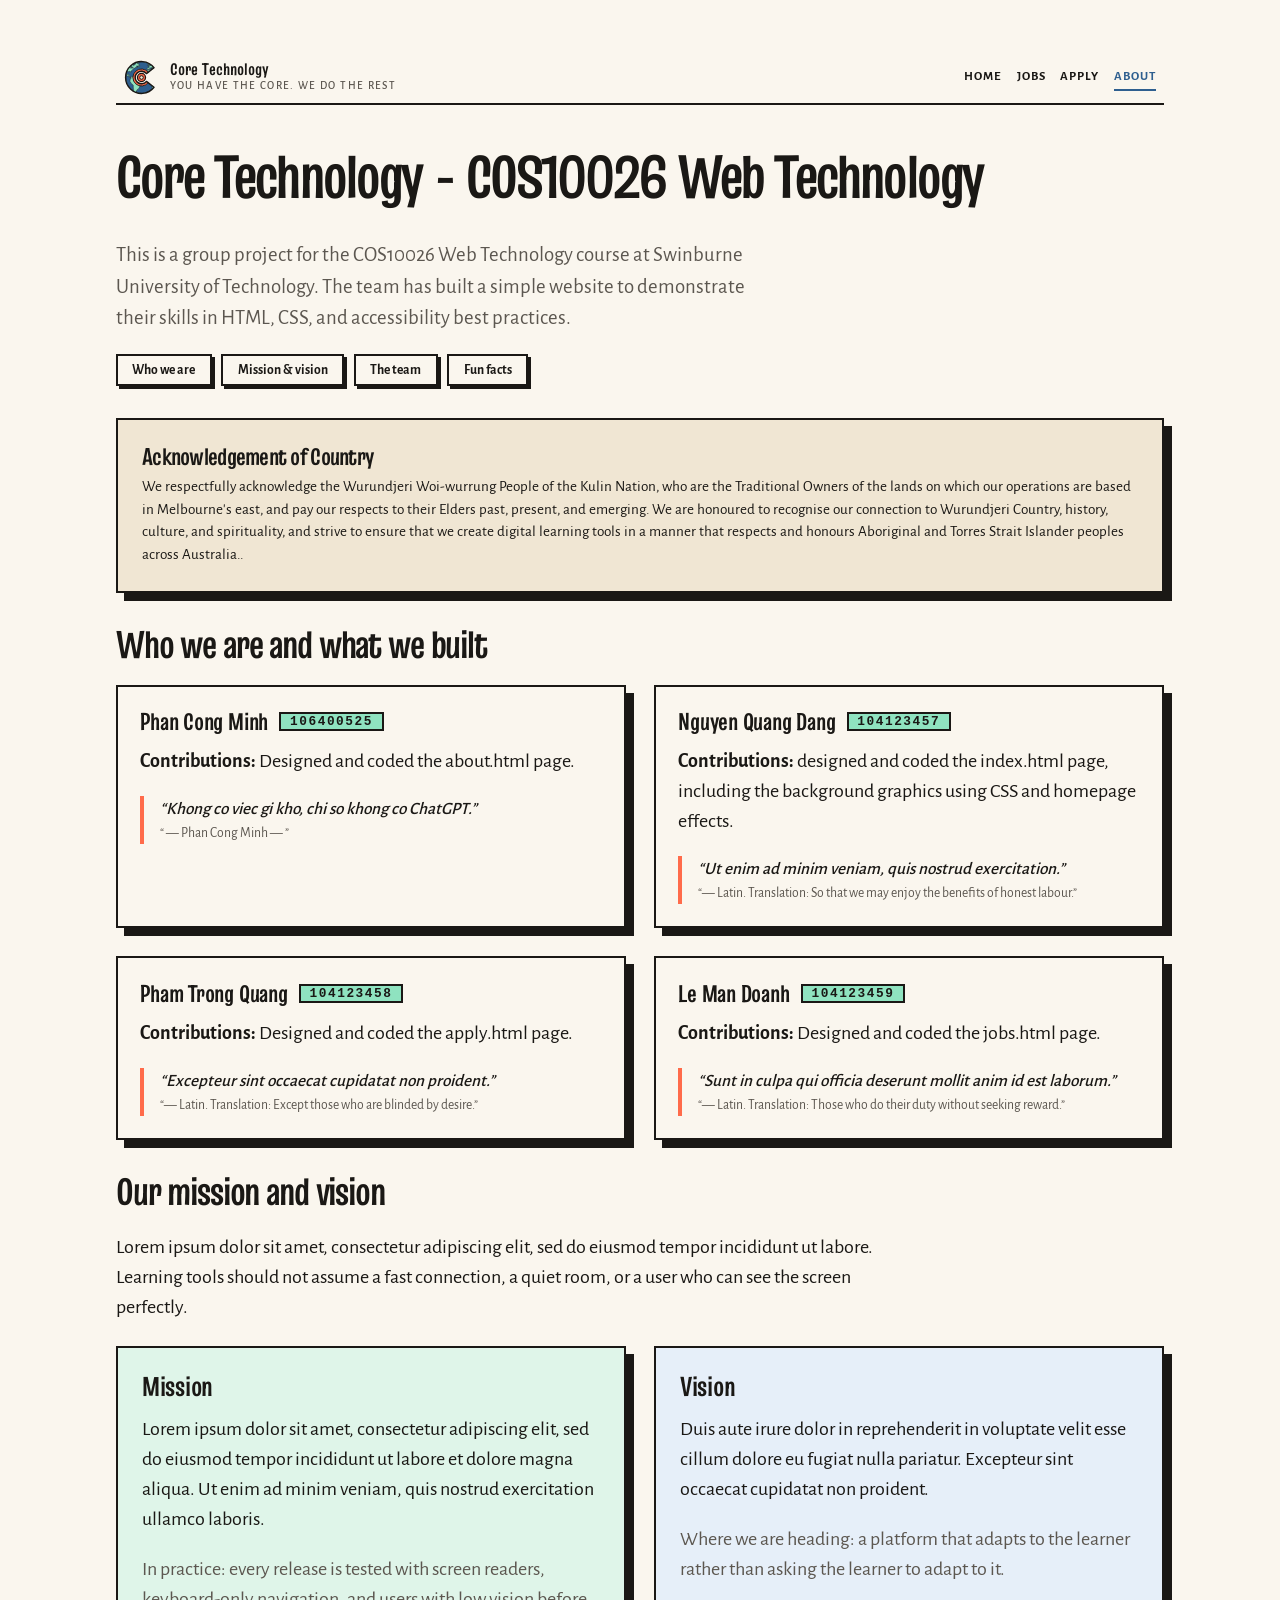
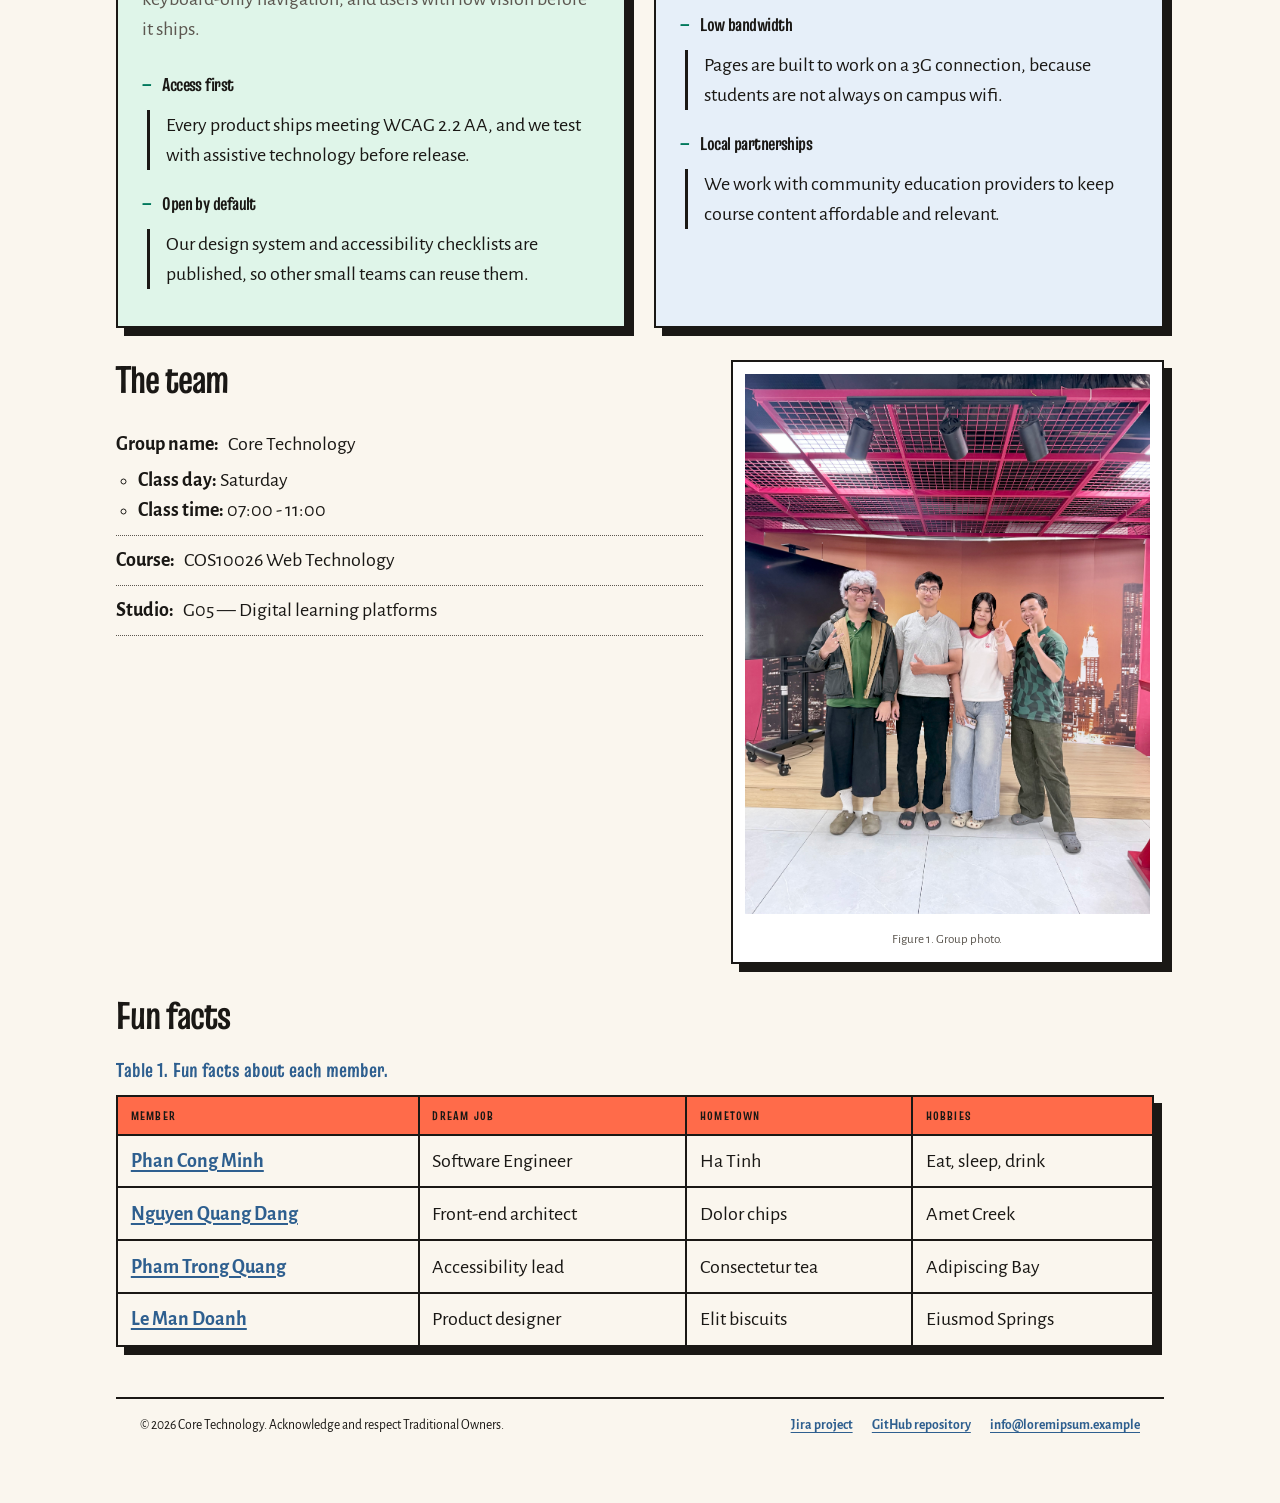
==== commit c0c8b3c9: "add group_img in about page" ====
--- a/about.html
+++ b/about.html
@@ -519,18 +519,15 @@
           </div>
           <div>
             <dt>Studio:</dt>
-            <dd>G04 — Digital learning platforms</dd>
+            <dd>G05 — Digital learning platforms</dd>
           </div>
         </dl>
       </section>
 
       <figure class="photo">
-        <!-- Placeholder.:
-             <img src="images/group-photo.jpg" alt="Describe the photo" width="800" height="600"> -->
-        <div class="media" role="img" aria-label="Group photo placeholder" style="aspect-ratio: 4 / 3;">
-          Group photo placeholder · 4:3
-        </div>
-        <figcaption>Figure 1.Anh cua nhom.</figcaption>
+        <!-- Placeholder. -->
+        <img src="images/group_photo.jpeg" alt="Group photo" width="800" height="600" />
+        <figcaption>Figure 1. Group photo.</figcaption>
       </figure>
     </div>
 
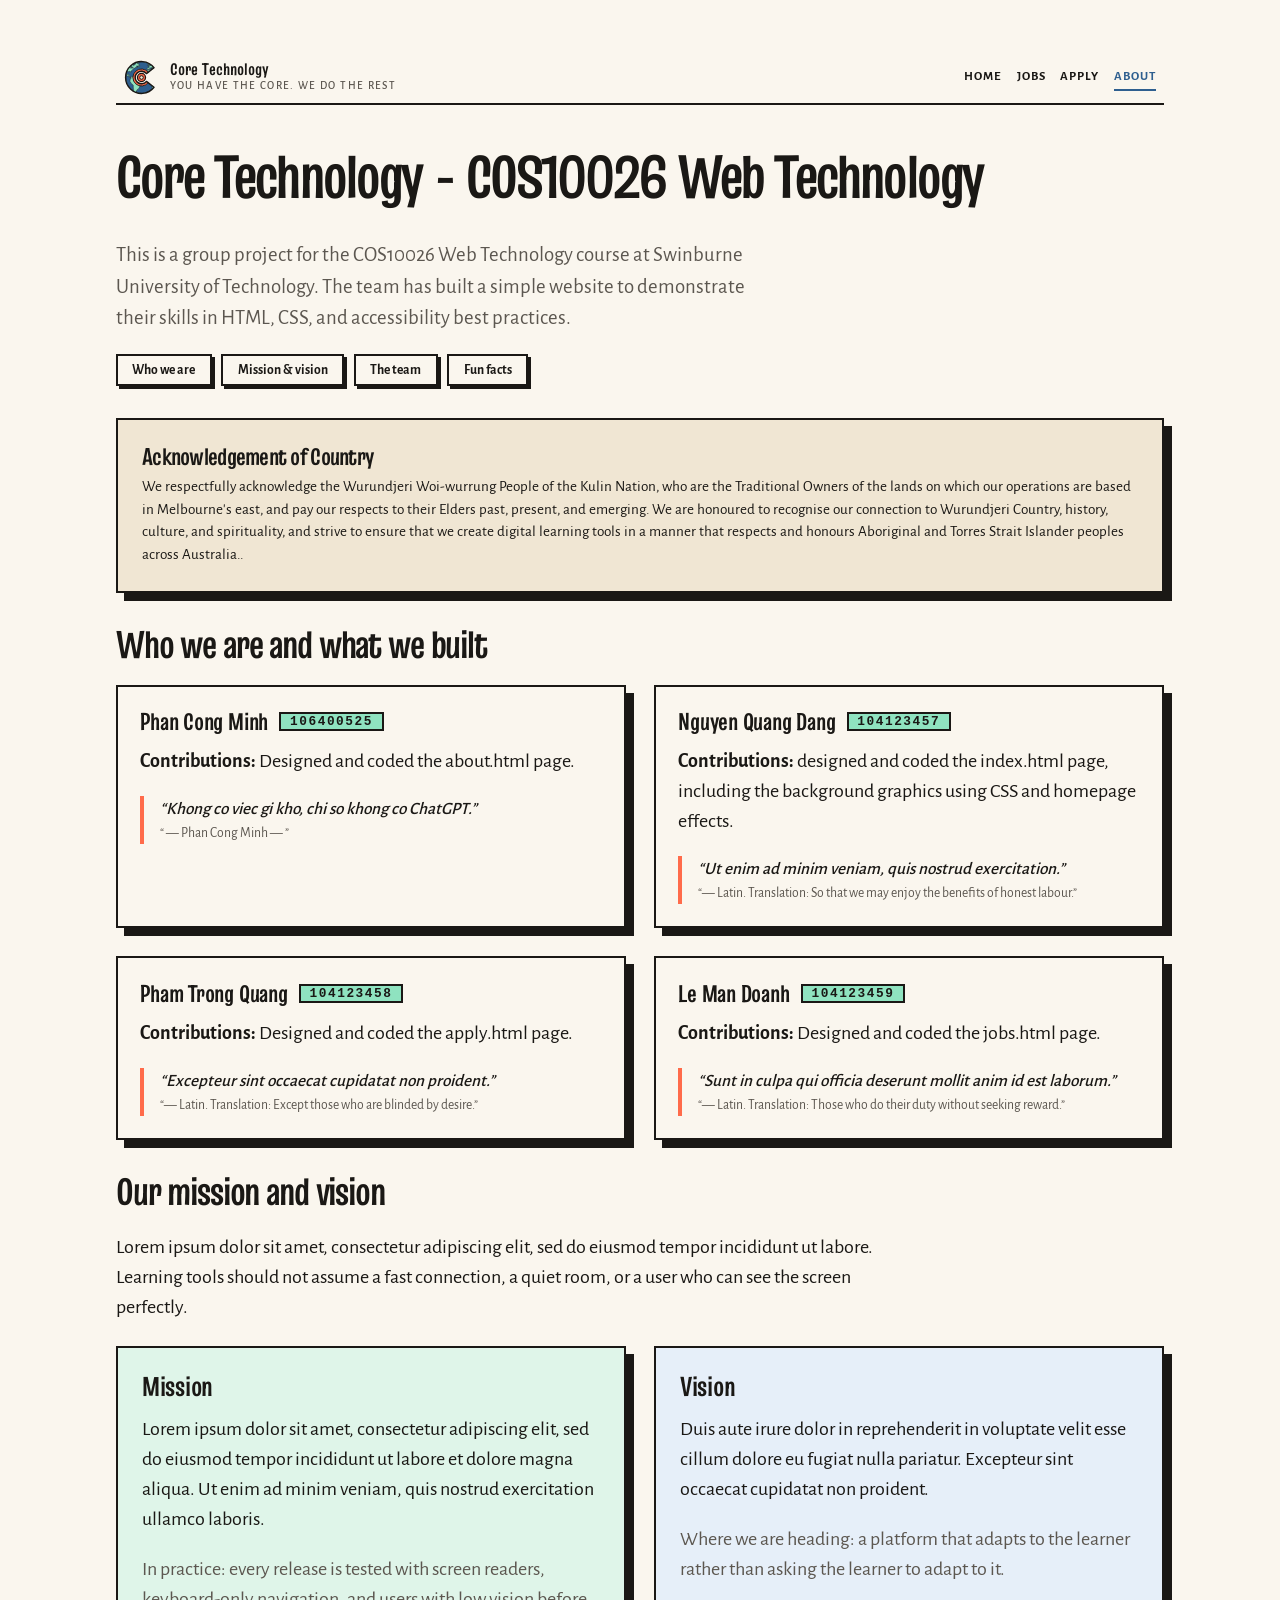
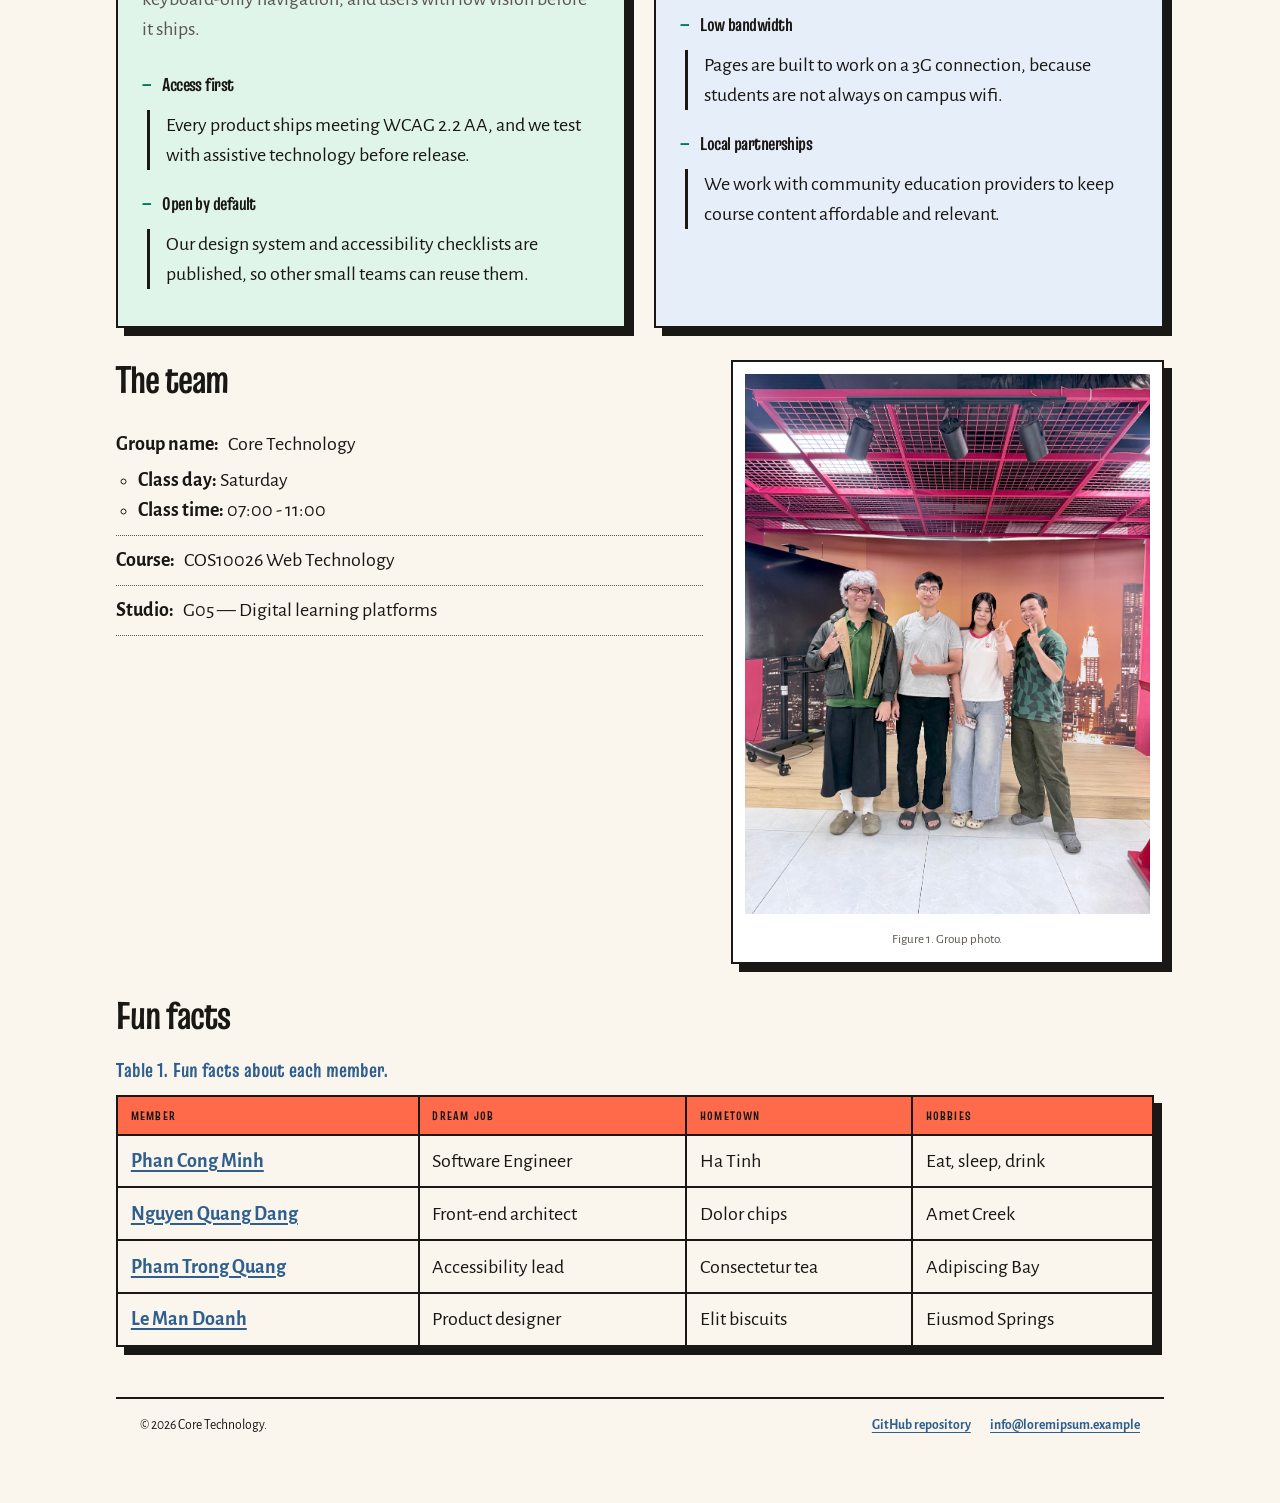
==== commit 86c3db29: "add link to repository" ====
--- a/about.html
+++ b/about.html
@@ -579,10 +579,9 @@
 
   <!-- Footer -->
   <footer aria-label="Site">
-    <p class="footer-note">© 2026 Core Technology. Acknowledge and respect Traditional Owners.</p>
+    <p class="footer-note">© 2026 Core Technology.</p>
     <ul class="footer-links">
-      <li><a href="#">Jira project</a></li>
-      <li><a href="#">GitHub repository</a></li>
+      <li><a href="https://github.com/dangnq-swin/group1.git">GitHub repository</a></li>
       <li><a href="mailto:info@loremipsum.example">info@loremipsum.example</a></li>
     </ul>
   </footer>
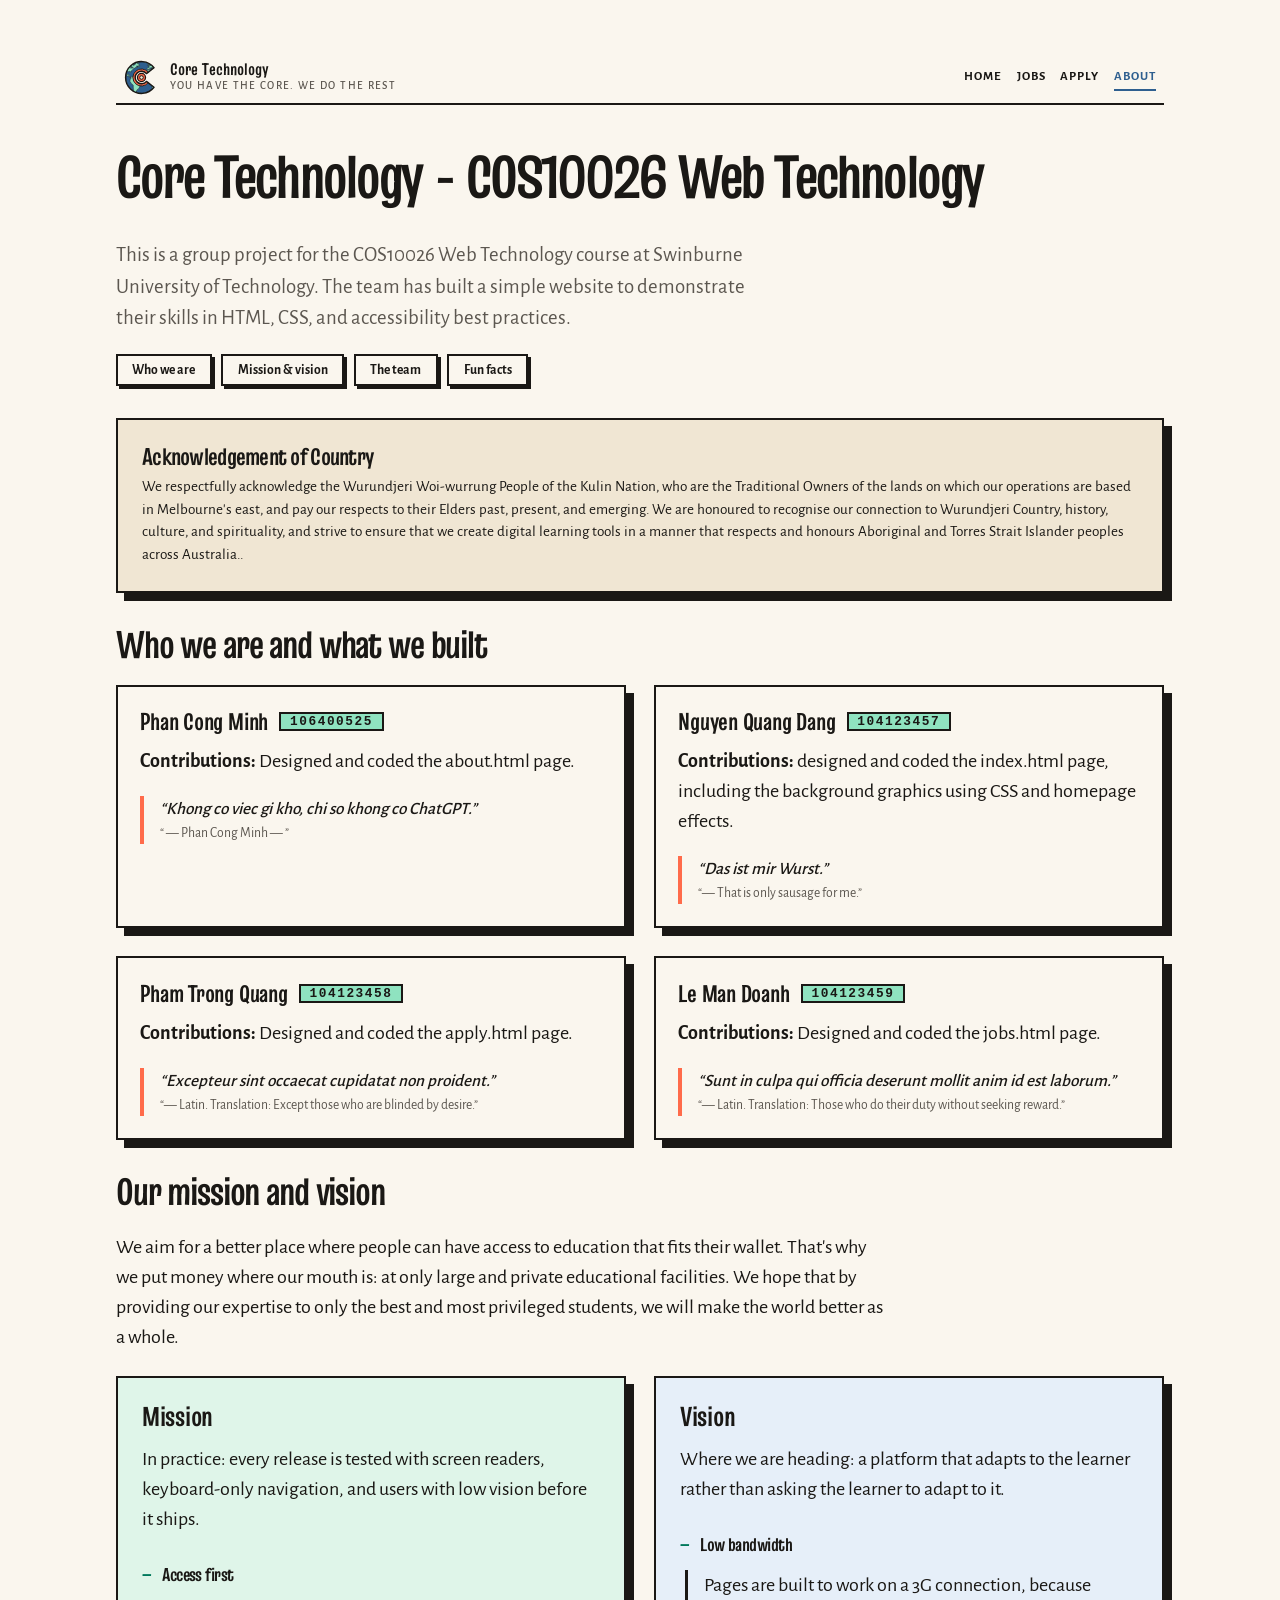
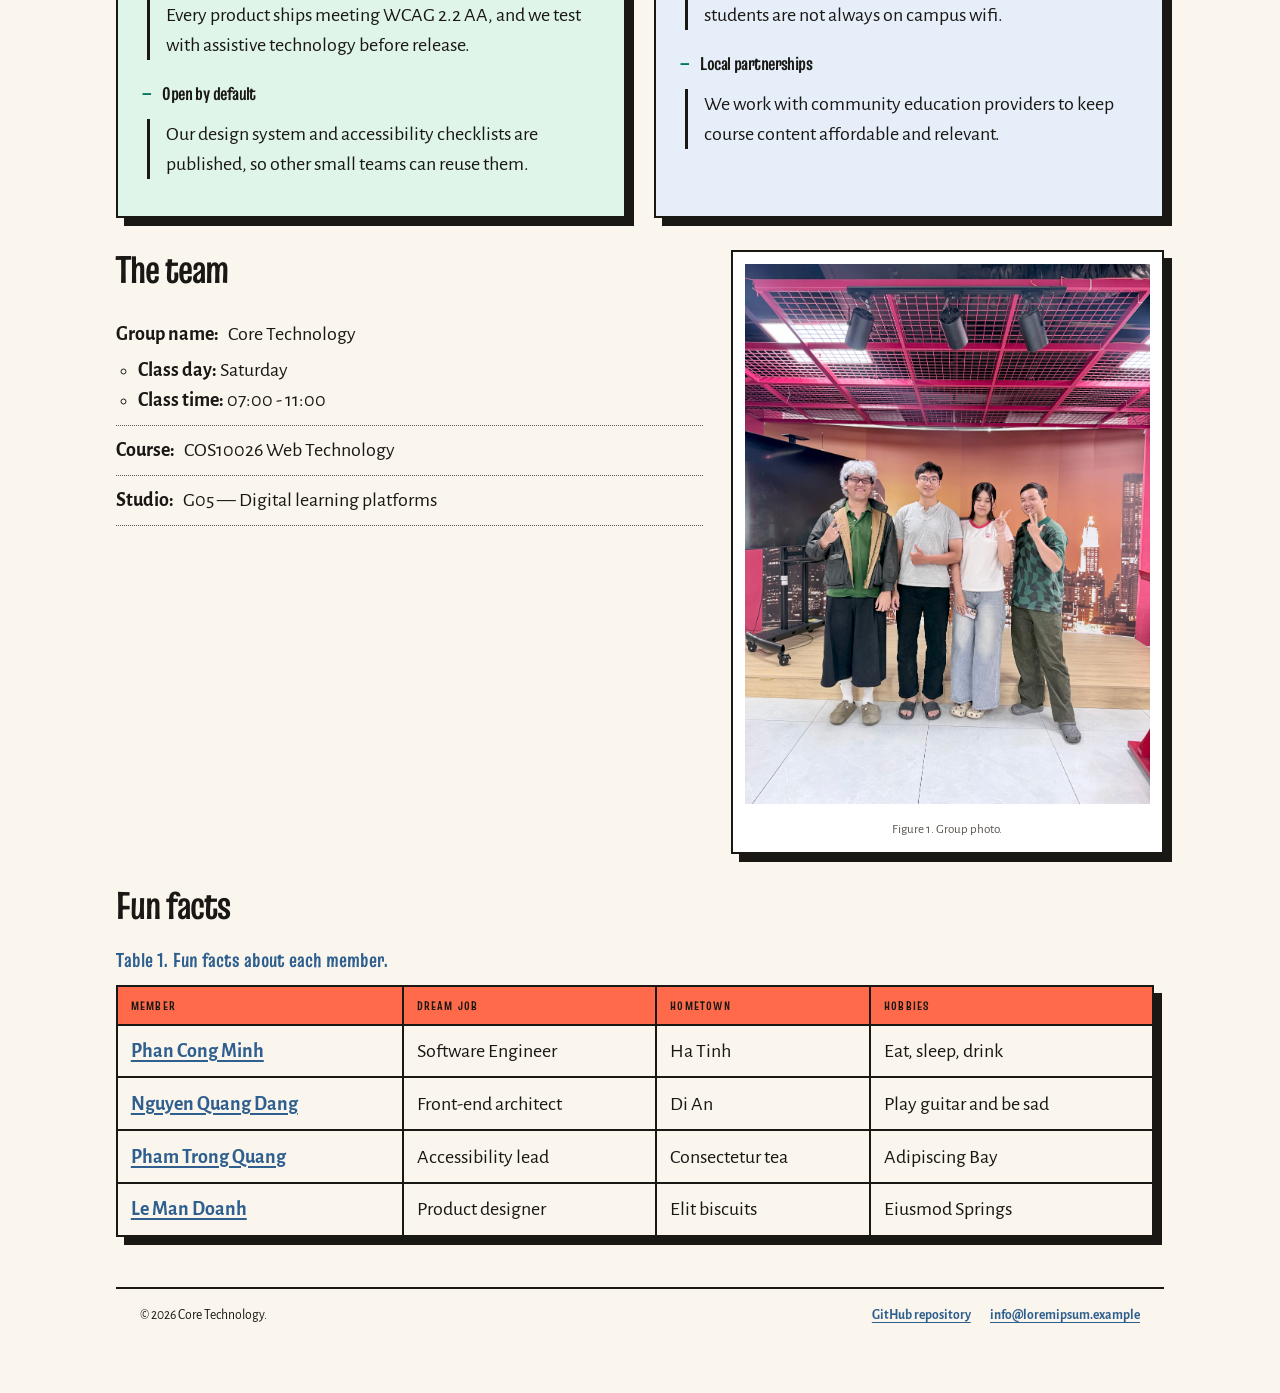
==== commit 18ac825d: "Update about.html with german quote and change wordings" ====
--- a/about.html
+++ b/about.html
@@ -404,7 +404,7 @@
           <h3>Phan Cong Minh <span class="student-id">106400525</span></h3>
           <p><strong>Contributions:</strong> Designed and coded the about.html page.</p>
           <blockquote>
-            <p class="quote" lang="la">Khong co viec gi kho, chi so khong co ChatGPT.</p>
+            <p class="quote" lang="vi">Khong co viec gi kho, chi so khong co ChatGPT.</p>
             <p class="quote-trans"> — Phan Cong Minh — </p>
           </blockquote>
         </article>
@@ -415,8 +415,8 @@
             using
             CSS and homepage effects.</p>
           <blockquote>
-            <p class="quote" lang="la">Ut enim ad minim veniam, quis nostrud exercitation.</p>
-            <p class="quote-trans">— Latin. Translation: So that we may enjoy the benefits of honest labour.</p>
+            <p class="quote" lang="de">Das ist mir Wurst.</p>
+            <p class="quote-trans">— That is only sausage for me.</p>
           </blockquote>
         </article>
 
@@ -444,18 +444,17 @@
     <!-- 4. Mission + Vision  -->
     <section id="mission" aria-labelledby="mission-title">
       <h2 id="mission-title">Our mission and vision</h2>
-      <p class="mv-intro">Lorem ipsum dolor sit amet, consectetur adipiscing elit, sed do eiusmod tempor incididunt ut
-        labore. Learning tools should not assume a fast connection, a quiet room, or a user who can see the screen
-        perfectly.</p>
+      <p class="mv-intro">We aim for a better place where people can have access to education
+        that fits their wallet. That's why we put money where our mouth is: at only large and private educational
+        facilities. We hope that by providing our expertise to only the best and most privileged students, we will
+        make the world better as a whole.</p>
 
       <div class="grid grid--2">
 
         <!-- Left: what we do today -->
         <article class="mv-card mv-card--mission">
           <h3>Mission</h3>
-          <p>Lorem ipsum dolor sit amet, consectetur adipiscing elit, sed do eiusmod tempor incididunt ut labore et
-            dolore magna aliqua. Ut enim ad minim veniam, quis nostrud exercitation ullamco laboris.</p>
-          <p class="note">In practice: every release is tested with screen readers, keyboard-only navigation, and users
+          <p>In practice: every release is tested with screen readers, keyboard-only navigation, and users
             with low vision before it ships.</p>
 
           <details class="mission-item" open>
@@ -476,9 +475,7 @@
         <!-- Right: where we are heading -->
         <article class="mv-card mv-card--vision">
           <h3>Vision</h3>
-          <p>Duis aute irure dolor in reprehenderit in voluptate velit esse cillum dolore eu fugiat nulla pariatur.
-            Excepteur sint occaecat cupidatat non proident.</p>
-          <p class="note">Where we are heading: a platform that adapts to the learner rather than asking the learner to
+          <p>Where we are heading: a platform that adapts to the learner rather than asking the learner to
             adapt to it.</p>
 
           <details class="mission-item" open>
@@ -555,8 +552,8 @@
             <tr>
               <th scope="row"><a href="#member-2">Nguyen Quang Dang</a></th>
               <td>Front-end architect</td>
-              <td>Dolor chips</td>
-              <td>Amet Creek</td>
+              <td>Di An</td>
+              <td>Play guitar and be sad</td>
             </tr>
             <tr>
               <th scope="row"><a href="#member-3">Pham Trong Quang</a></th>
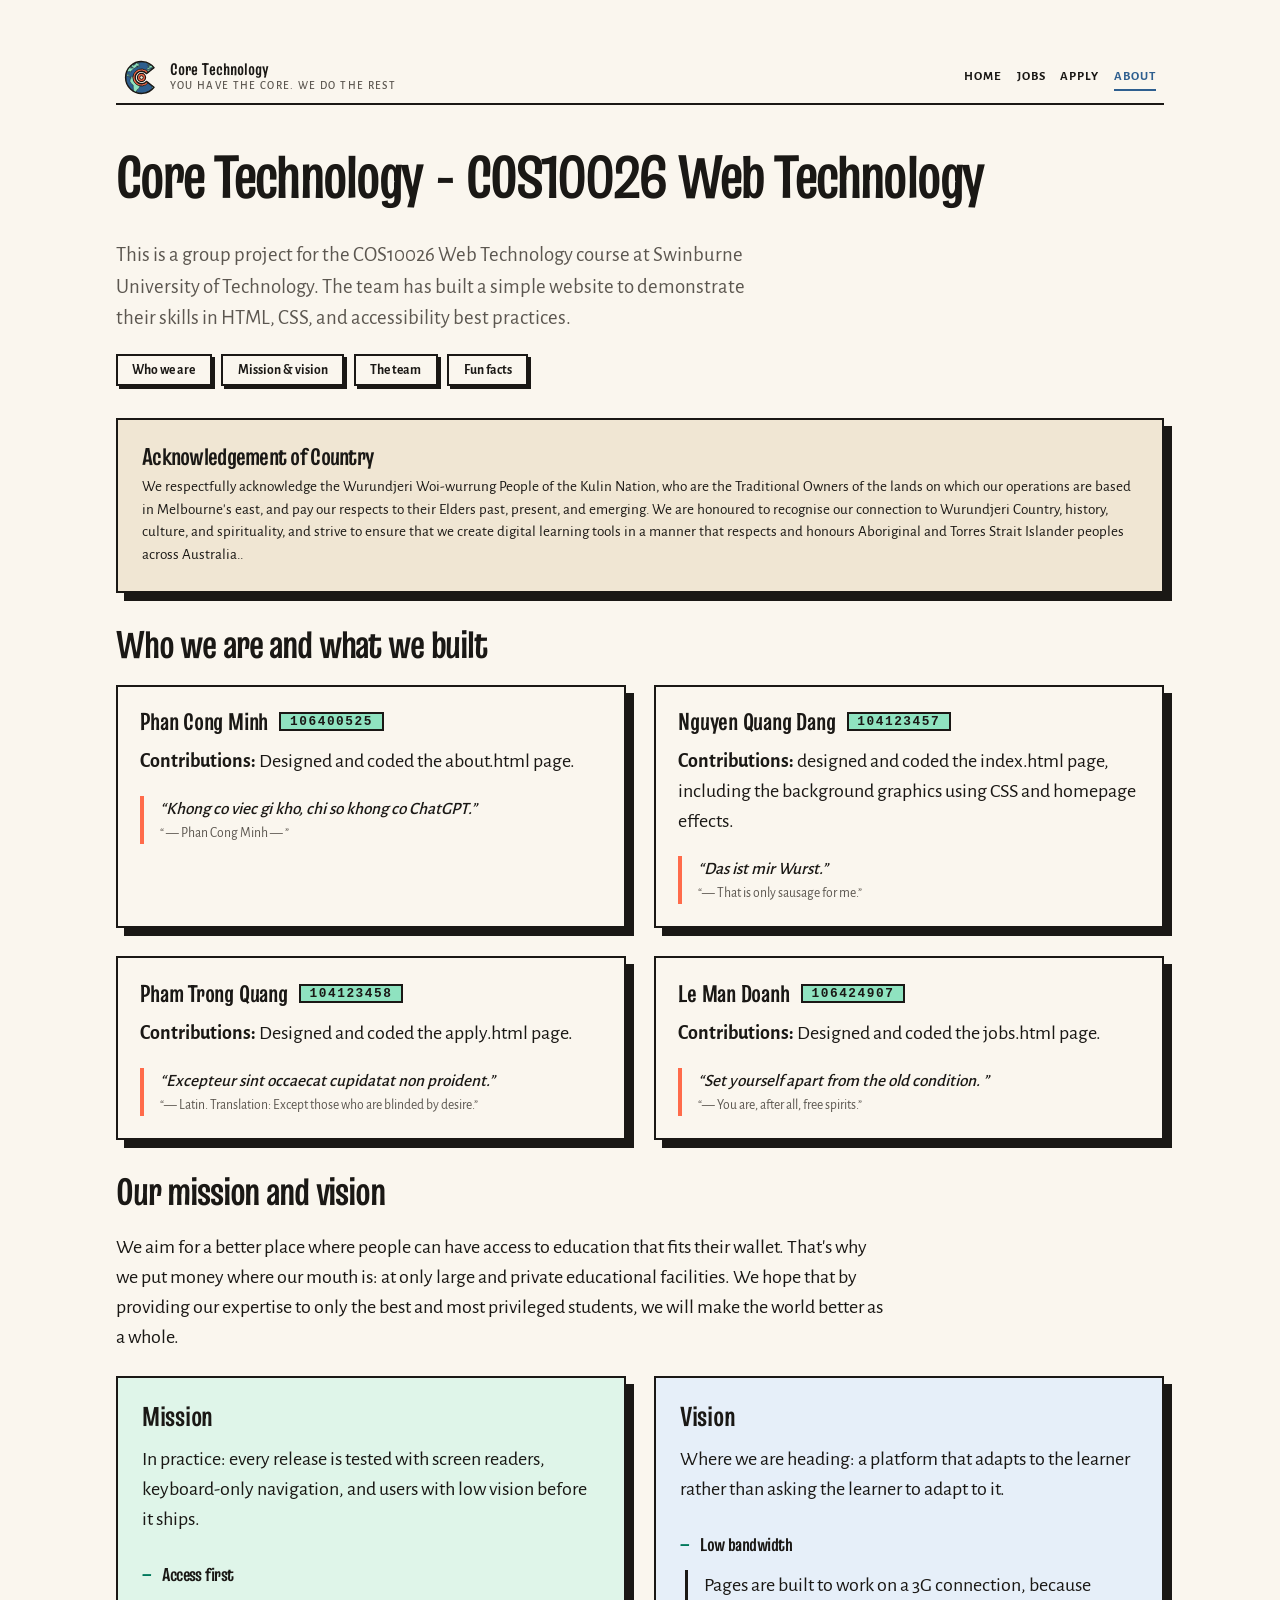
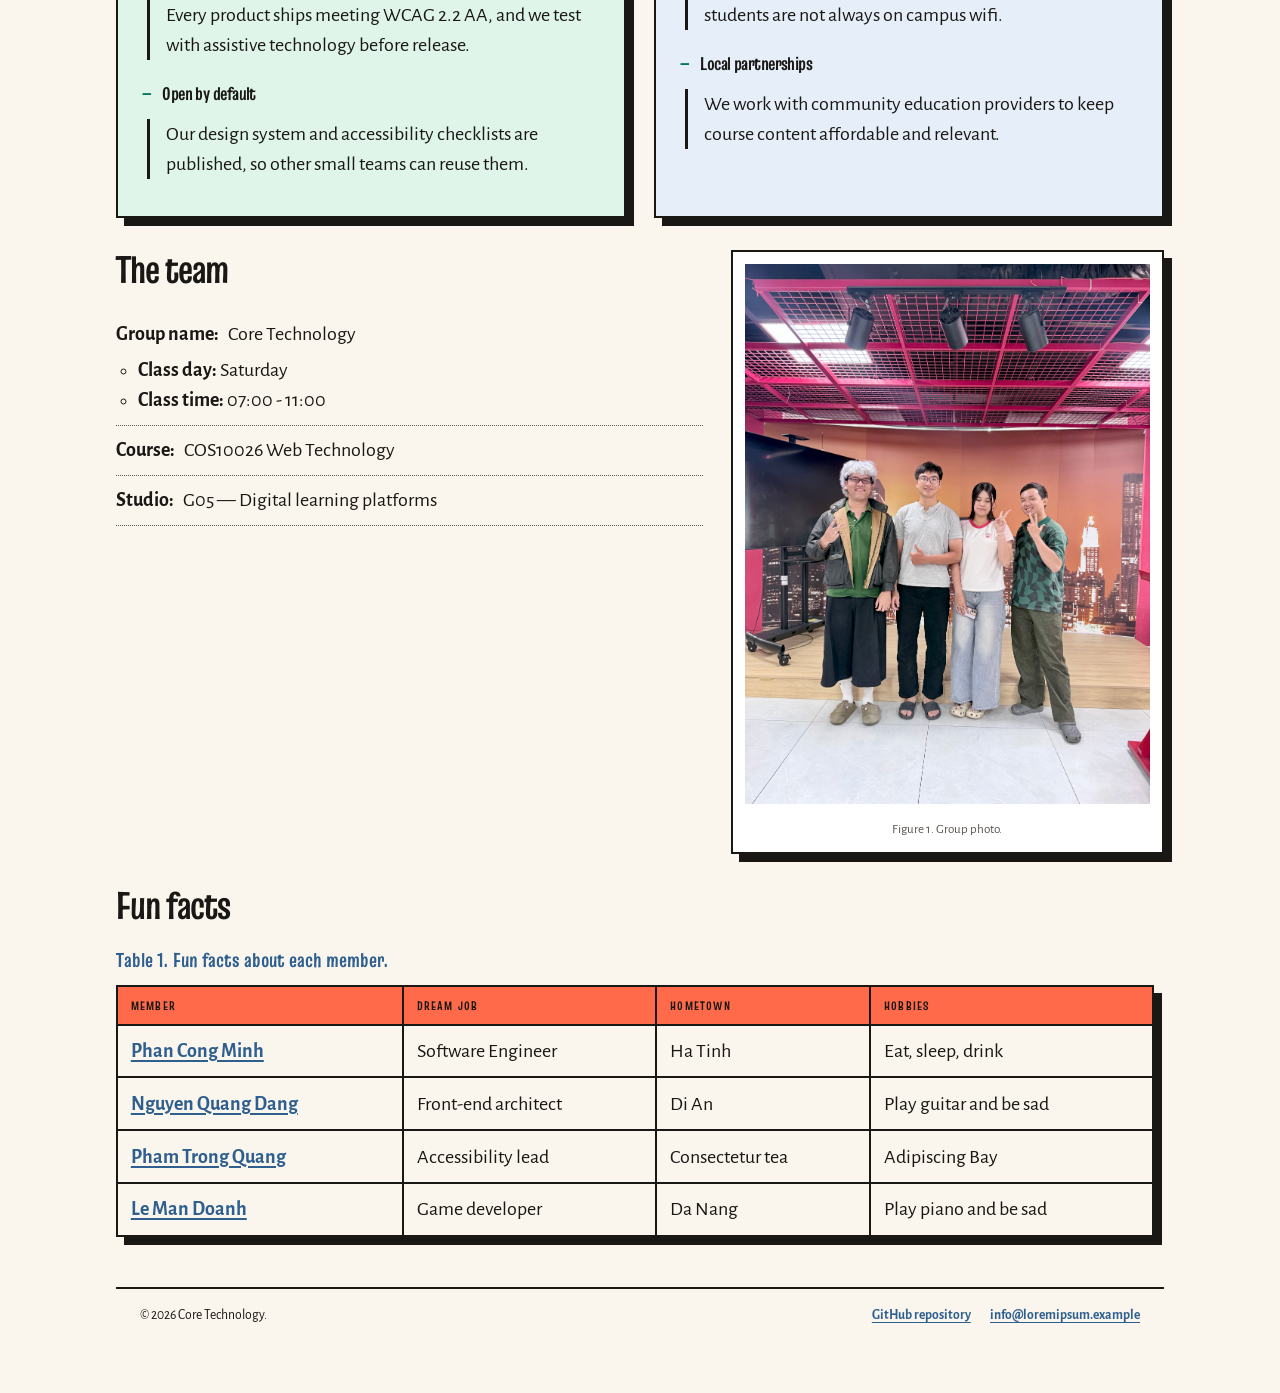
==== commit 51e951c3: "Added about.html" ====
--- a/about.html
+++ b/about.html
@@ -430,11 +430,11 @@
         </article>
 
         <article class="member" id="member-4">
-          <h3>Le Man Doanh <span class="student-id">104123459</span></h3>
+          <h3>Le Man Doanh <span class="student-id">106424907</span></h3>
           <p><strong>Contributions:</strong> Designed and coded the jobs.html page.</p>
           <blockquote>
-            <p class="quote" lang="la">Sunt in culpa qui officia deserunt mollit anim id est laborum.</p>
-            <p class="quote-trans">— Latin. Translation: Those who do their duty without seeking reward.</p>
+            <p class="quote" lang="la">Set yourself apart from the old condition. </p>
+            <p class="quote-trans">— You are, after all, free spirits.</p>
           </blockquote>
         </article>
 
@@ -563,9 +563,9 @@
             </tr>
             <tr>
               <th scope="row"><a href="#member-4">Le Man Doanh</a></th>
-              <td>Product designer</td>
-              <td>Elit biscuits</td>
-              <td>Eiusmod Springs</td>
+              <td>Game developer</td>
+              <td>Da Nang</td>
+              <td>Play piano and be sad</td>
             </tr>
           </tbody>
         </table>
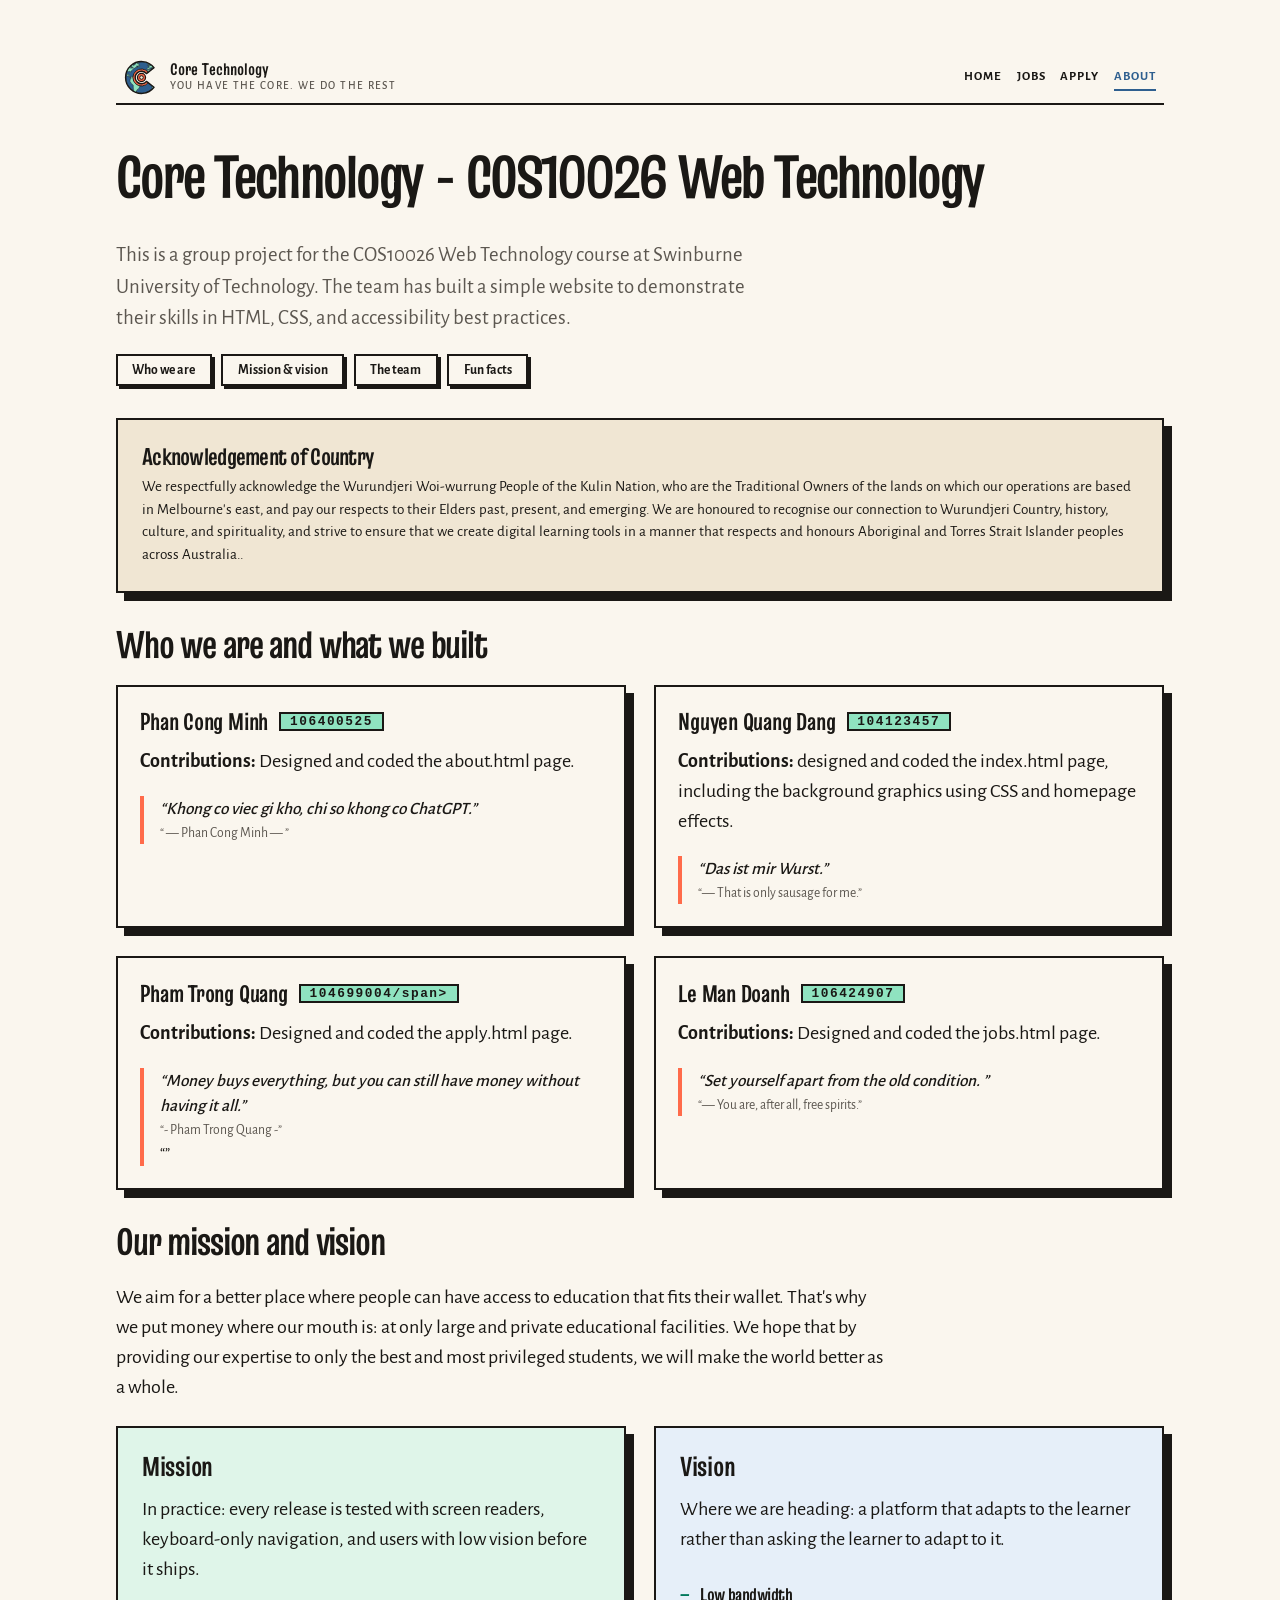
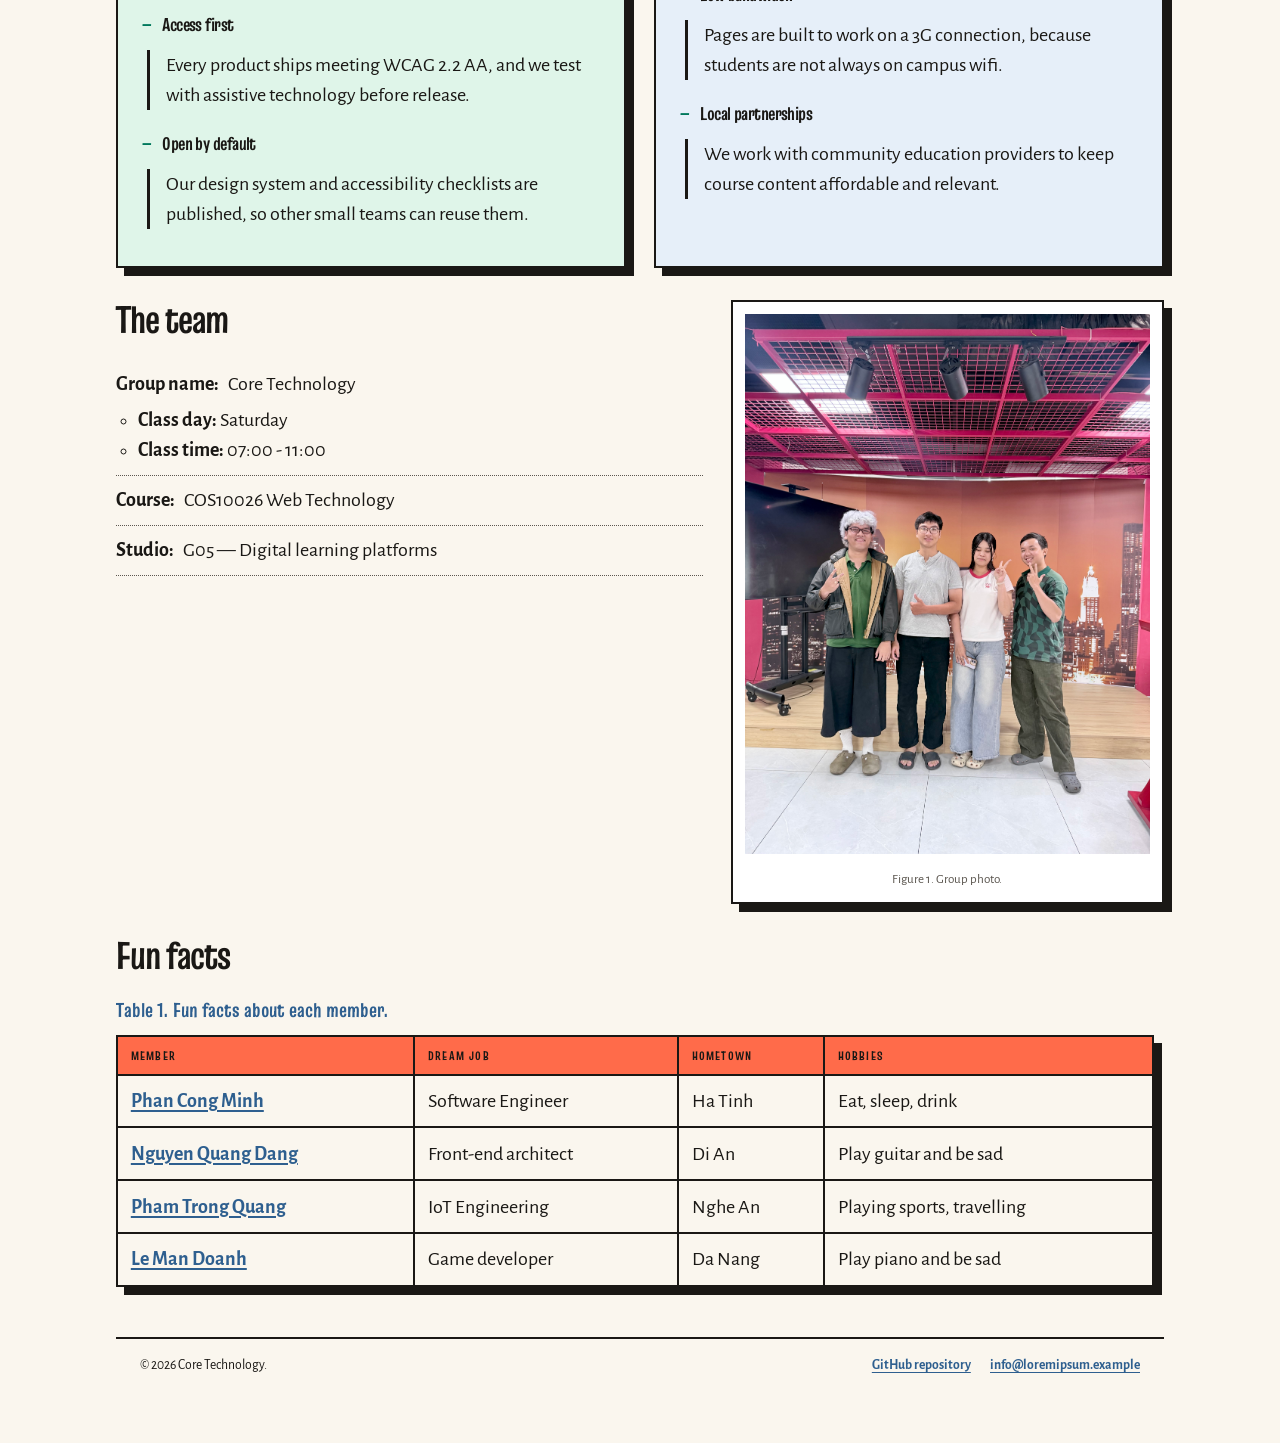
==== commit c2db3c96: "update code" ====
--- a/about.html
+++ b/about.html
@@ -421,11 +421,12 @@
         </article>
 
         <article class="member" id="member-3">
-          <h3>Pham Trong Quang <span class="student-id">104123458</span></h3>
+          <h3>Pham Trong Quang <span class="student-id">104699004/span></h3>
           <p><strong>Contributions:</strong> Designed and coded the apply.html page.</p>
           <blockquote>
-            <p class="quote" lang="la">Excepteur sint occaecat cupidatat non proident.</p>
-            <p class="quote-trans">— Latin. Translation: Except those who are blinded by desire.</p>
+            <p class="quote" lang="la">Money buys everything, but you can still have money without having it all.</p>
+            <p class="quote-trans">- Pham Trong Quang -</p>
+            </p>
           </blockquote>
         </article>
 
@@ -557,9 +558,9 @@
             </tr>
             <tr>
               <th scope="row"><a href="#member-3">Pham Trong Quang</a></th>
-              <td>Accessibility lead</td>
-              <td>Consectetur tea</td>
-              <td>Adipiscing Bay</td>
+              <td>IoT Engineering</td>
+              <td>Nghe An</td>
+              <td>Playing sports, travelling </td>
             </tr>
             <tr>
               <th scope="row"><a href="#member-4">Le Man Doanh</a></th>
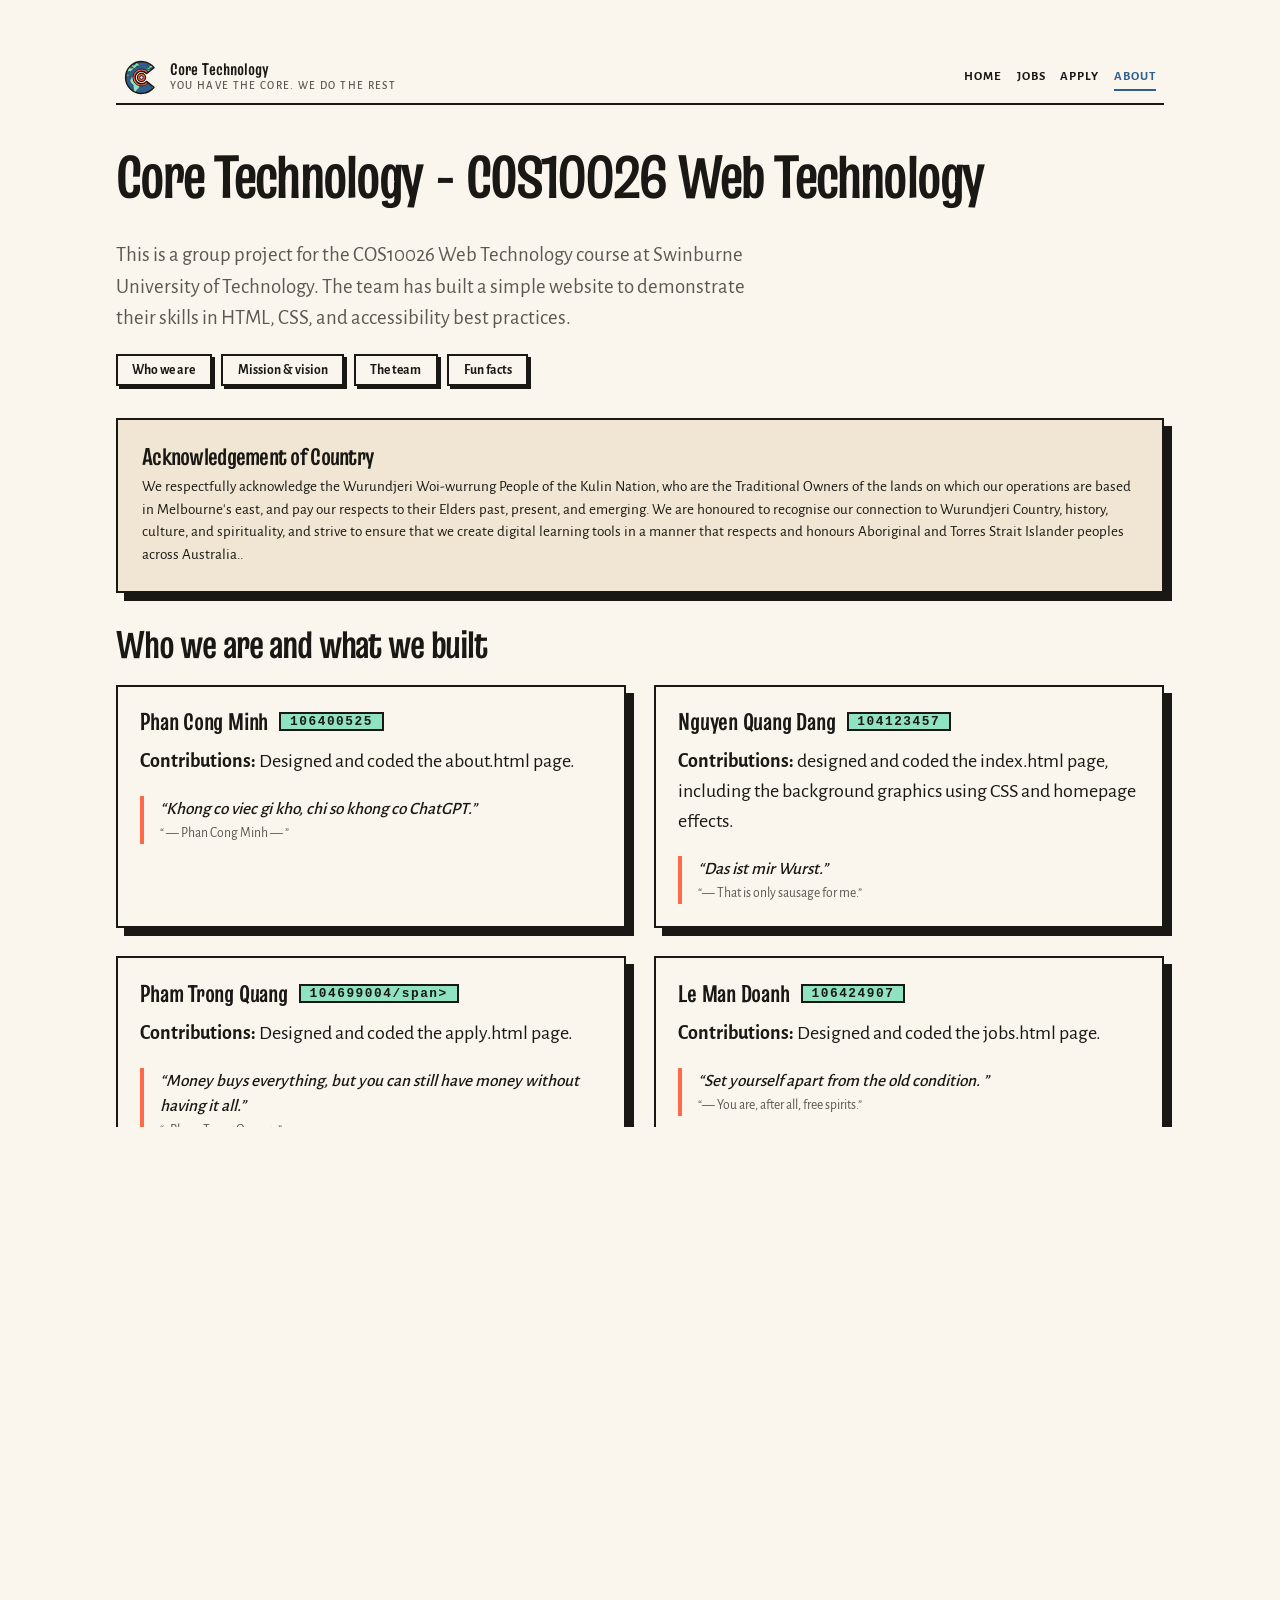
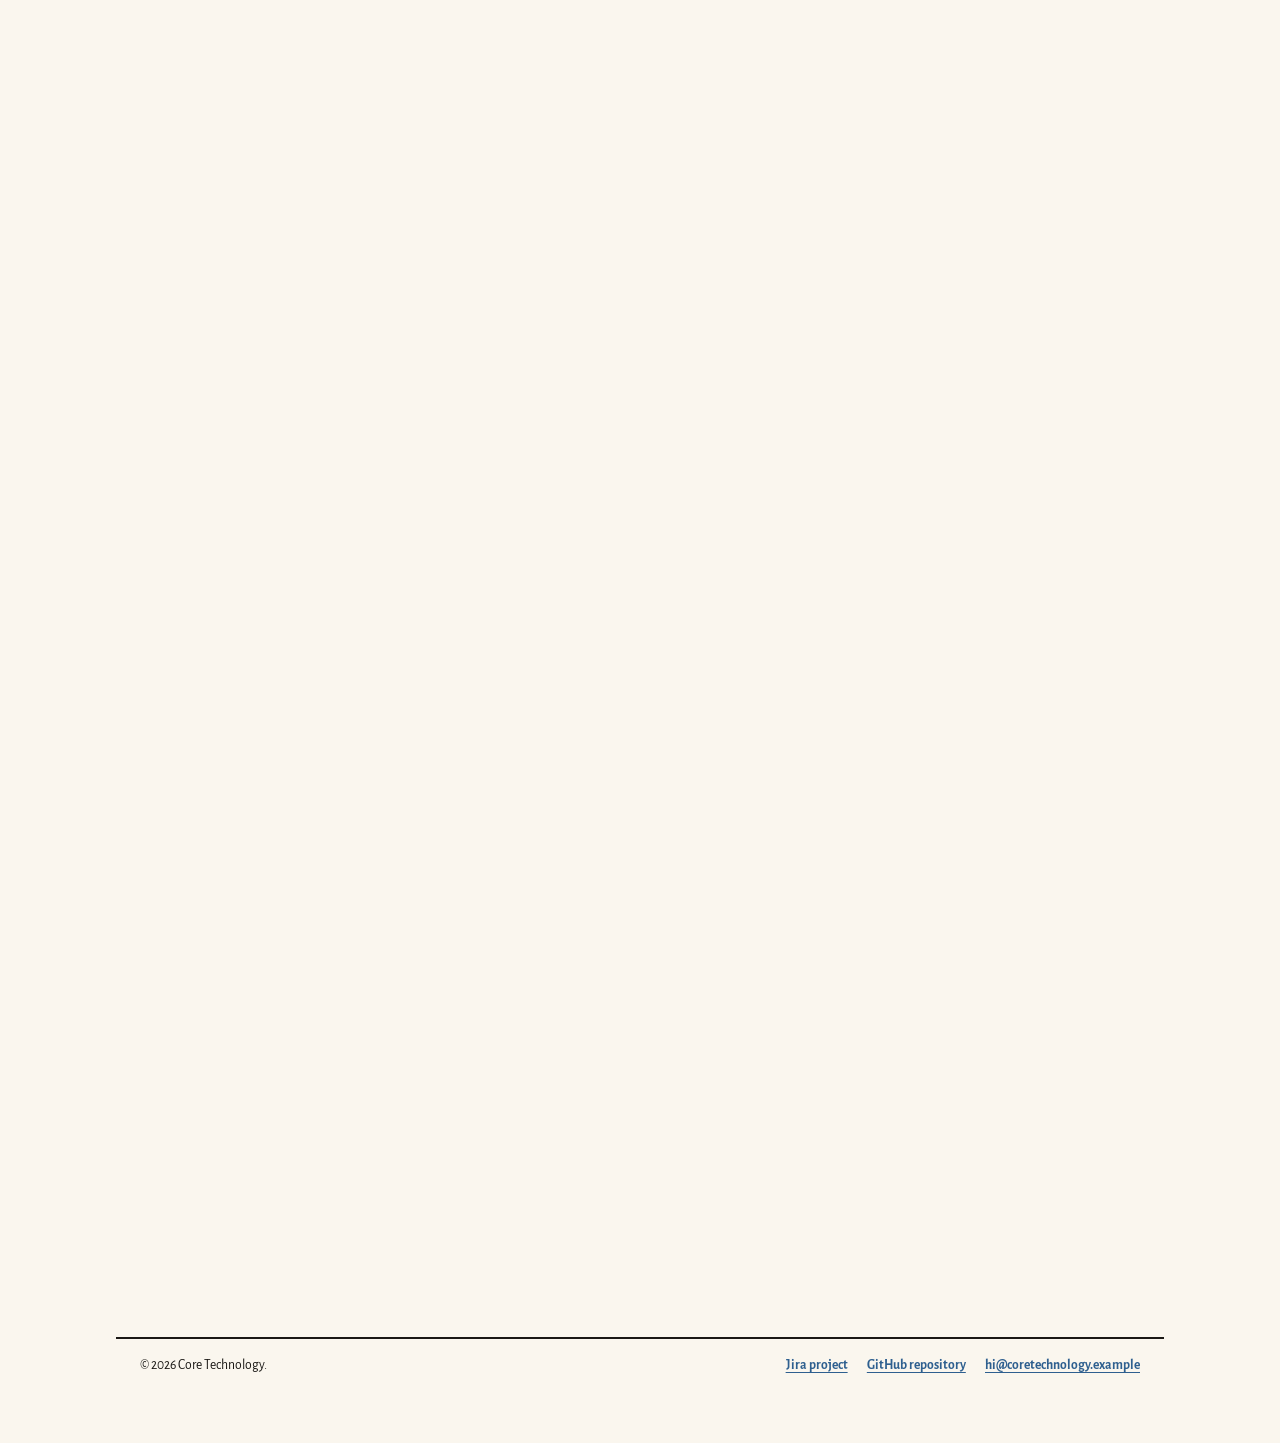
==== commit 24aac08e: "Update footer" ====
--- a/about.html
+++ b/about.html
@@ -575,12 +575,13 @@
 
   </main>
 
-  <!-- Footer -->
+  <!-- Footer section-->
   <footer aria-label="Site">
-    <p class="footer-note">© 2026 Core Technology.</p>
+    <p class="footer-note">&copy; 2026 Core Technology.</p>
     <ul class="footer-links">
-      <li><a href="https://github.com/dangnq-swin/group1.git">GitHub repository</a></li>
-      <li><a href="mailto:info@loremipsum.example">info@loremipsum.example</a></li>
+      <li><a href="https://group1-cos10026.atlassian.net">Jira project</a></li>
+      <li><a href="https://github.com/dangnq-swin/group1">GitHub repository</a></li>
+      <li><a href="mailto:hi@coretechnology.example">hi@coretechnology.example</a></li>
     </ul>
   </footer>
 
